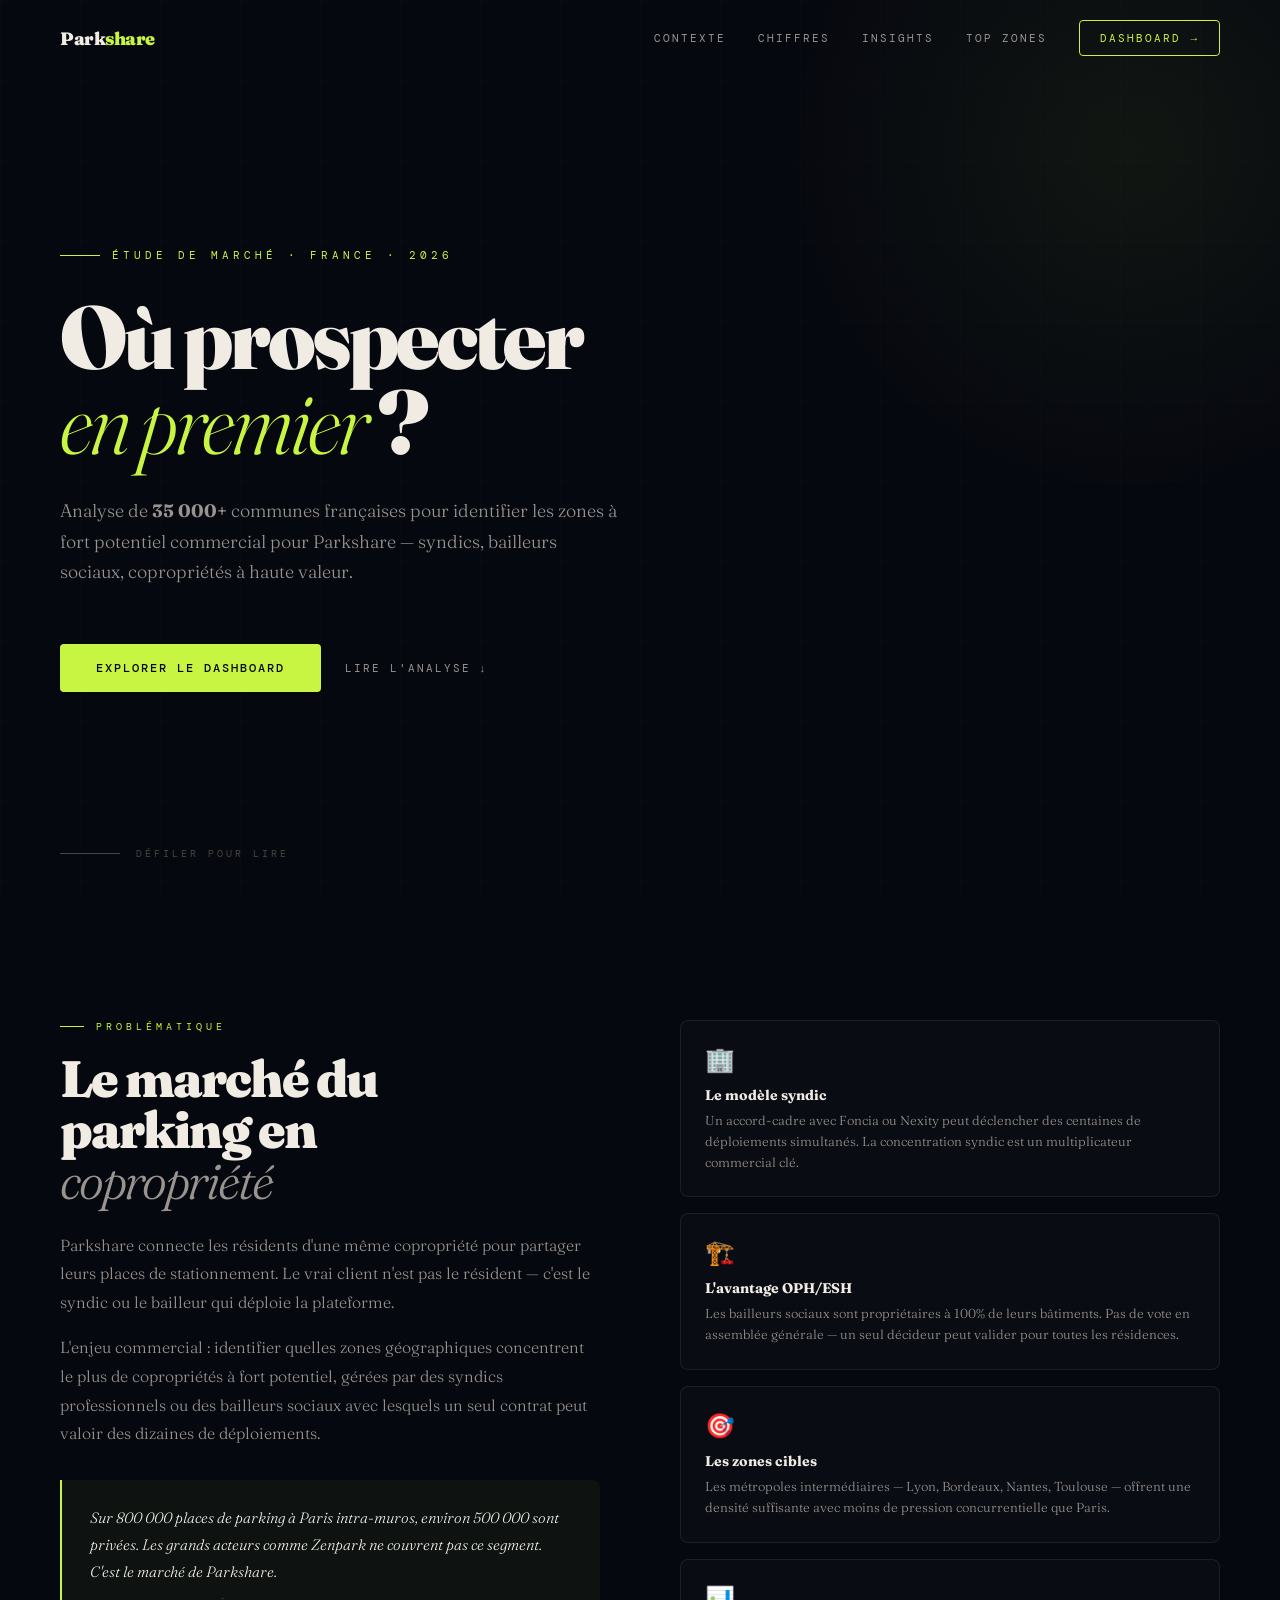
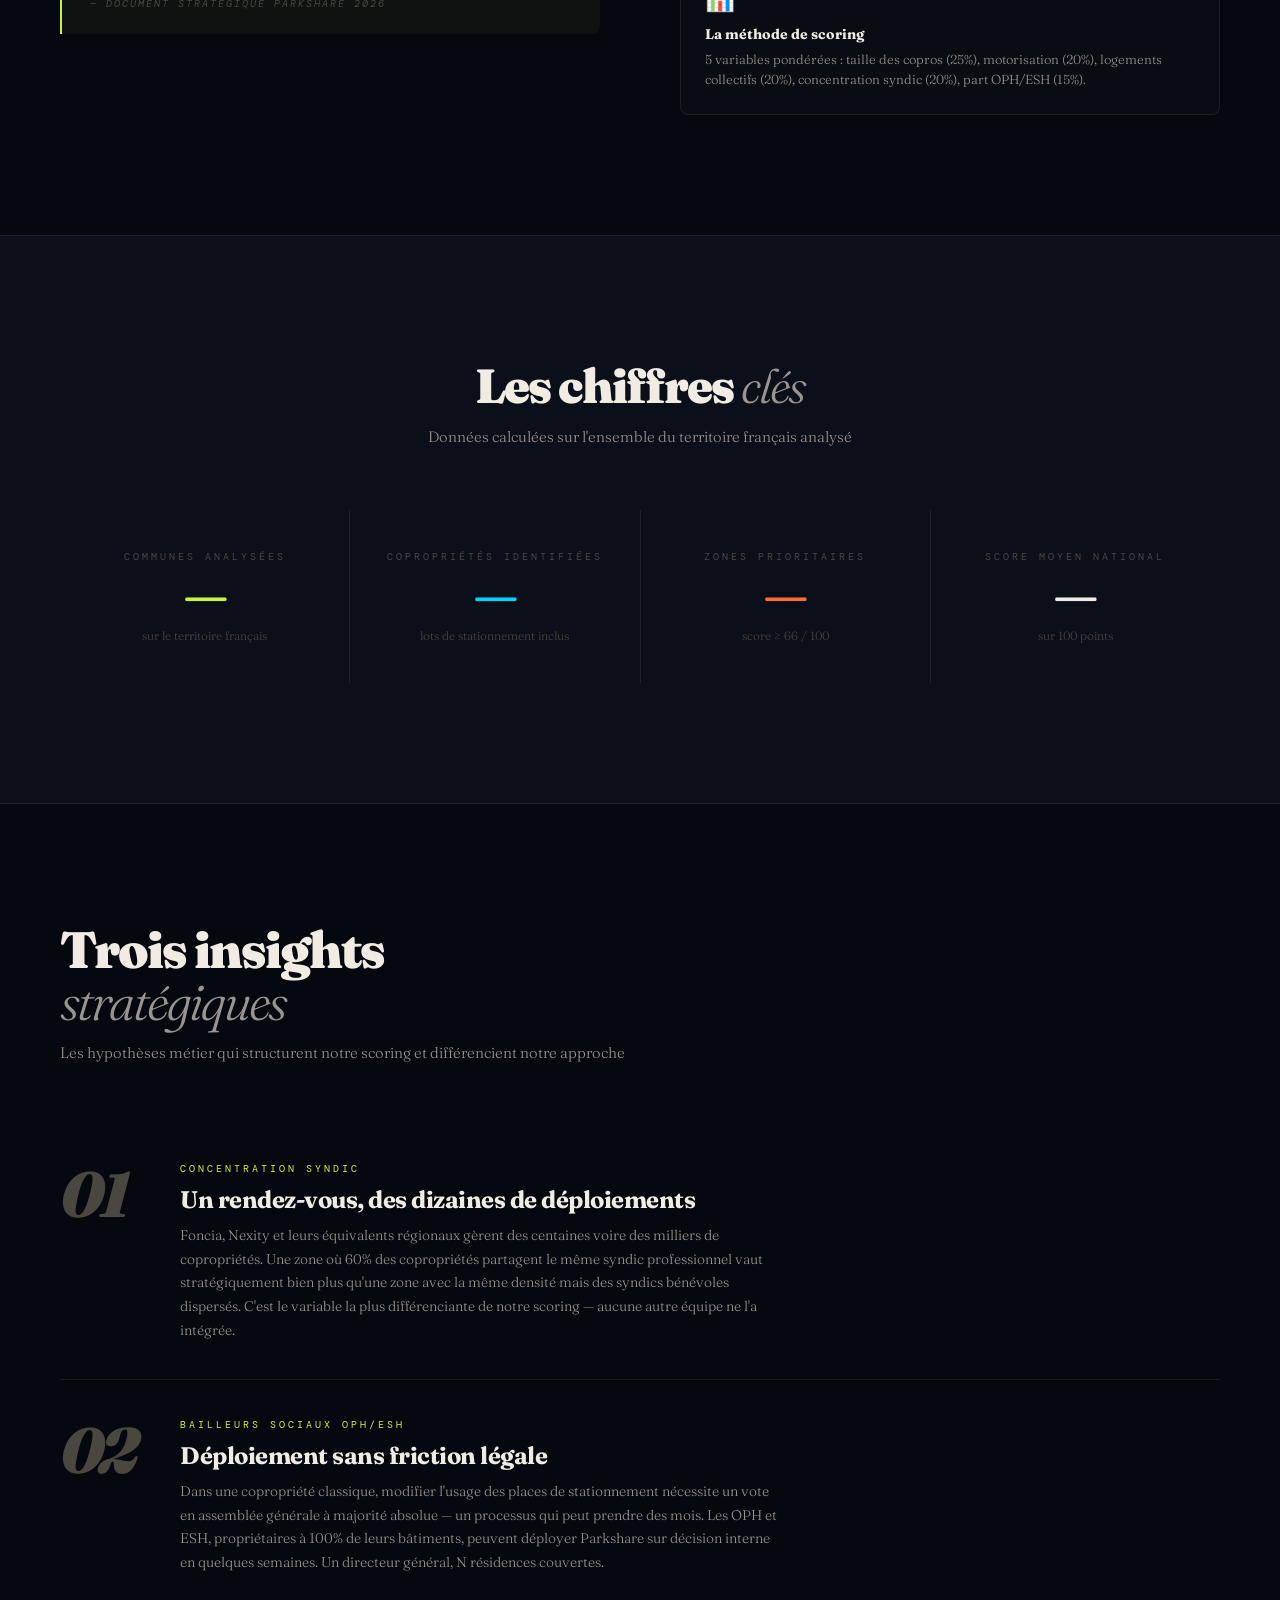
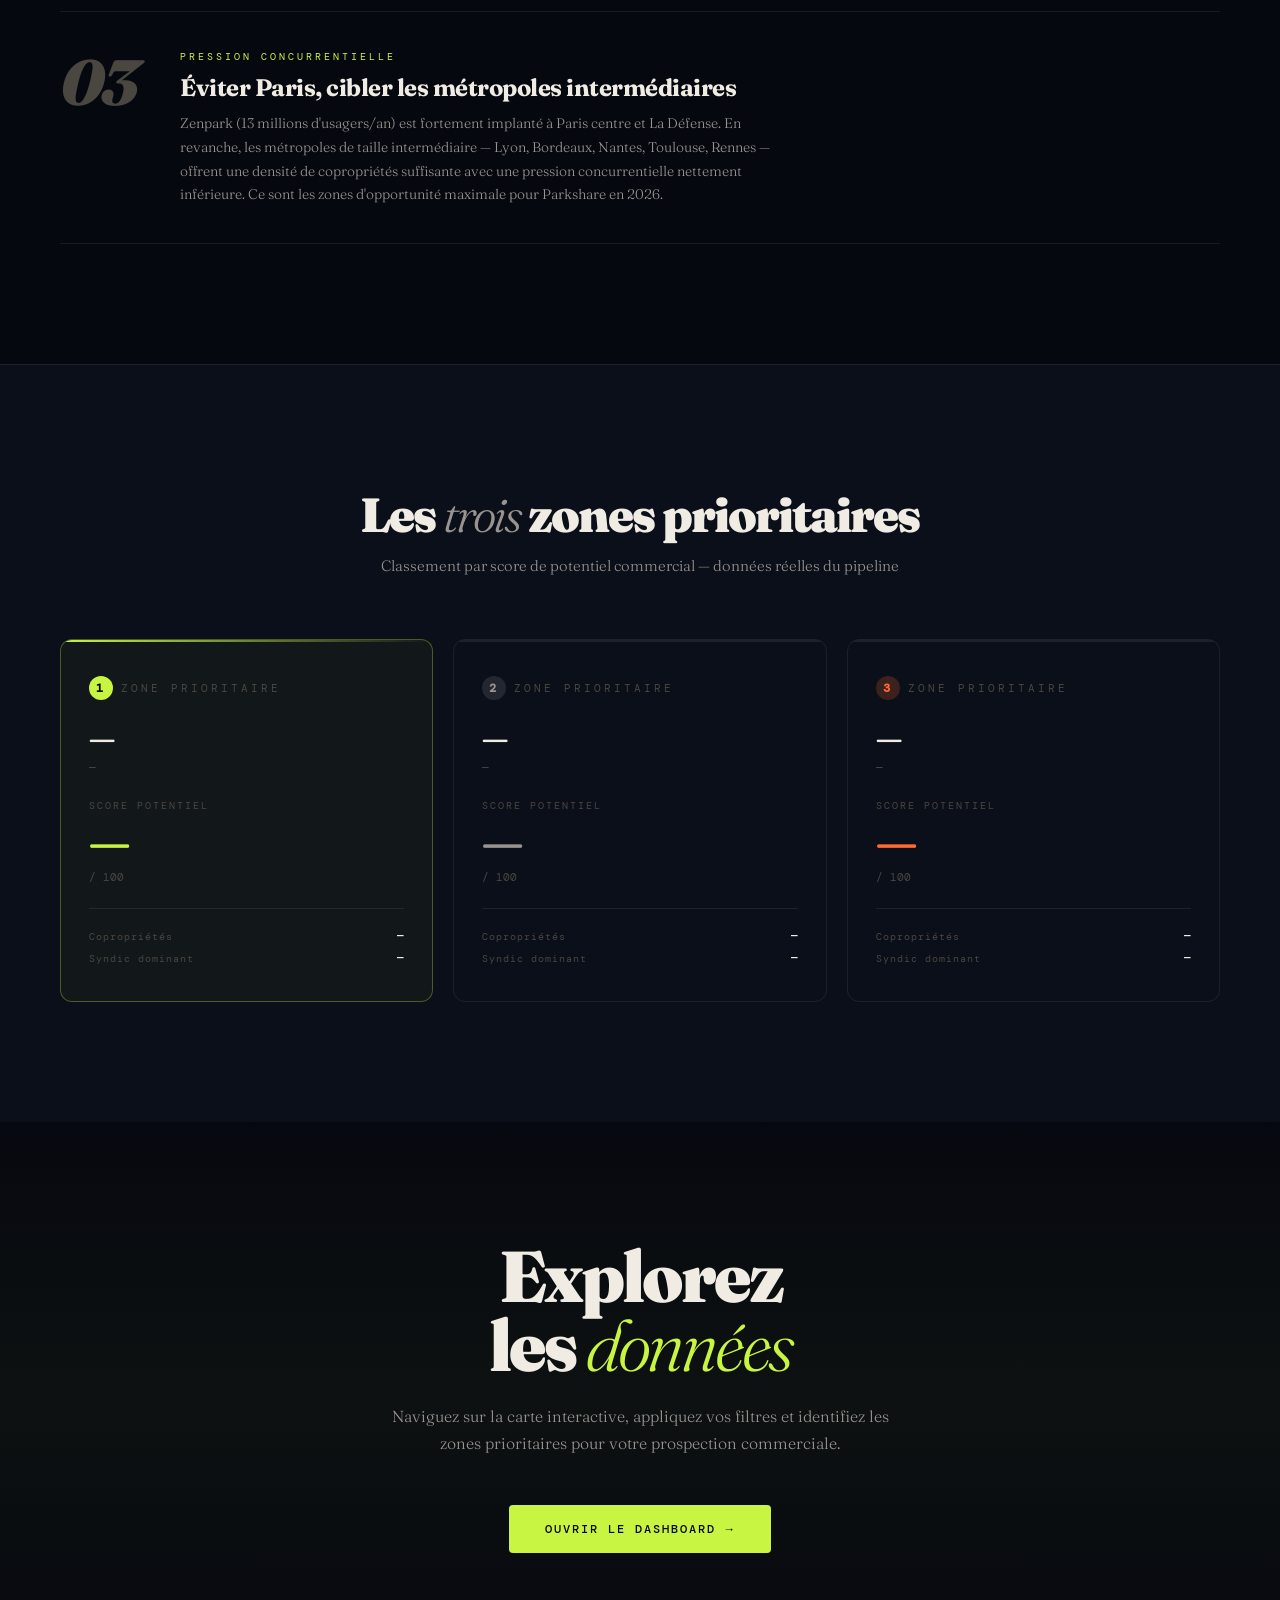
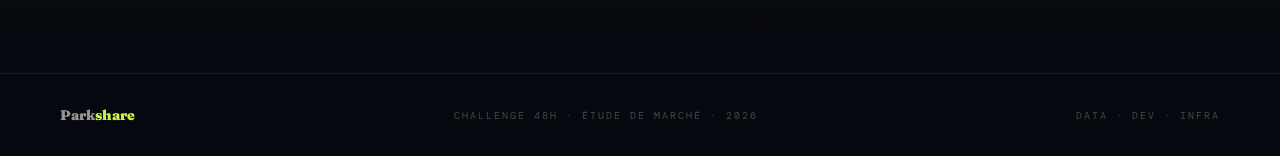
==== app/static/rapport.html @ 64094d7e "dasboard" ====
<!DOCTYPE html>
<html lang="fr">
<head>
<meta charset="UTF-8">
<meta name="viewport" content="width=device-width, initial-scale=1.0">
<title>Parkshare — Étude de marché 2026</title>
<link href="https://fonts.googleapis.com/css2?family=Fraunces:ital,wght@0,300;0,400;0,700;0,900;1,300;1,700&family=DM+Mono:wght@300;400;500&display=swap" rel="stylesheet">
<style>
*{margin:0;padding:0;box-sizing:border-box}
:root{
  --bg:#06080f;
  --bg2:#0b0f1a;
  --ink:#f0ece4;
  --ink2:#9a9490;
  --ink3:#4a4640;
  --accent:#c8f542;
  --accent2:#00d4ff;
  --accent3:#ff6b35;
  --border:rgba(240,236,228,0.08);
  --border2:rgba(240,236,228,0.15);
  --font:'Fraunces',serif;
  --mono:'DM Mono',monospace;
}

html{scroll-behavior:smooth}
body{background:var(--bg);color:var(--ink);font-family:var(--font);overflow-x:hidden}

/* ── SCROLLBAR ── */
::-webkit-scrollbar{width:3px}
::-webkit-scrollbar-thumb{background:var(--accent);border-radius:2px}

/* ── NAV ── */
nav{
  position:fixed;top:0;left:0;right:0;z-index:100;
  padding:20px 60px;
  display:flex;align-items:center;justify-content:space-between;
  transition:all .4s;
}
nav.scrolled{background:rgba(6,8,15,0.92);backdrop-filter:blur(20px);border-bottom:1px solid var(--border);padding:14px 60px}
.nav-logo{font-size:18px;font-weight:900;color:var(--ink);letter-spacing:-0.5px}
.nav-logo span{color:var(--accent)}
.nav-links{display:flex;align-items:center;gap:32px}
.nav-link{font-family:var(--mono);font-size:11px;color:var(--ink2);text-decoration:none;letter-spacing:2px;text-transform:uppercase;transition:color .2s}
.nav-link:hover{color:var(--ink)}
.nav-cta{
  font-family:var(--mono);font-size:11px;letter-spacing:2px;text-transform:uppercase;
  padding:10px 20px;border:1px solid var(--accent);color:var(--accent);
  text-decoration:none;border-radius:4px;transition:all .2s;
}
.nav-cta:hover{background:var(--accent);color:var(--bg)}

/* ── HERO ── */
.hero{
  min-height:100vh;display:flex;flex-direction:column;
  align-items:flex-start;justify-content:center;
  padding:120px 60px 80px;
  position:relative;overflow:hidden;
}
.hero-grid{
  position:absolute;inset:0;opacity:.15;
  background-image:
    linear-gradient(var(--border) 1px,transparent 1px),
    linear-gradient(90deg,var(--border) 1px,transparent 1px);
  background-size:80px 80px;
}
.hero-glow{
  position:absolute;top:-200px;right:-200px;
  width:700px;height:700px;border-radius:50%;
  background:radial-gradient(circle,rgba(200,245,66,0.06) 0%,transparent 70%);
  pointer-events:none;
}
.hero-tag{
  font-family:var(--mono);font-size:11px;color:var(--accent);
  letter-spacing:4px;text-transform:uppercase;
  display:flex;align-items:center;gap:12px;margin-bottom:32px;
  opacity:0;animation:up .8s .1s forwards;
}
.hero-tag::before{content:'';width:40px;height:1px;background:var(--accent)}
.hero h1{
  font-size:clamp(52px,7vw,96px);font-weight:900;line-height:.95;
  letter-spacing:-3px;color:var(--ink);
  max-width:900px;margin-bottom:32px;
  opacity:0;animation:up .8s .3s forwards;
}
.hero h1 em{font-style:italic;color:var(--accent);font-weight:300}
.hero-desc{
  font-size:18px;font-weight:300;color:var(--ink2);line-height:1.7;
  max-width:560px;margin-bottom:56px;
  opacity:0;animation:up .8s .5s forwards;
}
.hero-actions{
  display:flex;align-items:center;gap:24px;
  opacity:0;animation:up .8s .7s forwards;
}
.btn-primary{
  padding:16px 36px;background:var(--accent);color:var(--bg);
  font-family:var(--mono);font-size:12px;font-weight:500;letter-spacing:2px;
  text-transform:uppercase;text-decoration:none;border-radius:4px;
  transition:all .3s;display:inline-block;
}
.btn-primary:hover{background:#d4f55a;transform:translateY(-2px);box-shadow:0 12px 40px rgba(200,245,66,0.25)}
.btn-secondary{
  font-family:var(--mono);font-size:11px;color:var(--ink2);
  text-decoration:none;letter-spacing:2px;text-transform:uppercase;
  display:flex;align-items:center;gap:8px;transition:color .2s;
}
.btn-secondary:hover{color:var(--ink)}
.btn-secondary::after{content:'↓';transition:transform .2s}
.btn-secondary:hover::after{transform:translateY(3px)}

.hero-scroll{
  position:absolute;bottom:40px;left:60px;
  font-family:var(--mono);font-size:10px;color:var(--ink3);
  letter-spacing:3px;text-transform:uppercase;
  display:flex;align-items:center;gap:16px;
  opacity:0;animation:up .8s .9s forwards;
}
.hero-scroll::before{content:'';width:60px;height:1px;background:var(--ink3)}

@keyframes up{from{opacity:0;transform:translateY(30px)}to{opacity:1;transform:none}}

/* ── SECTIONS ── */
section{padding:120px 60px}

/* ── CONTEXT ── */
.context-grid{display:grid;grid-template-columns:1fr 1fr;gap:80px;align-items:start}
.context-label{
  font-family:var(--mono);font-size:10px;color:var(--accent);
  letter-spacing:4px;text-transform:uppercase;margin-bottom:20px;
  display:flex;align-items:center;gap:12px;
}
.context-label::before{content:'';width:24px;height:1px;background:var(--accent)}
.context h2{font-size:clamp(36px,4vw,52px);font-weight:900;line-height:1;letter-spacing:-2px;margin-bottom:24px}
.context h2 em{font-style:italic;font-weight:300;color:var(--ink2)}
.context p{font-size:16px;font-weight:300;color:var(--ink2);line-height:1.8;margin-bottom:16px}

.context-quote{
  border-left:2px solid var(--accent);padding:24px 28px;
  background:rgba(200,245,66,0.04);border-radius:0 8px 8px 0;
  margin-top:32px;
}
.context-quote p{font-size:15px;font-style:italic;color:var(--ink);margin:0}
.context-quote cite{font-family:var(--mono);font-size:10px;color:var(--ink3);letter-spacing:2px;text-transform:uppercase;display:block;margin-top:12px}

.context-cards{display:flex;flex-direction:column;gap:16px}
.context-card{
  border:1px solid var(--border);border-radius:8px;padding:24px;
  background:rgba(255,255,255,0.02);transition:all .3s;cursor:default;
}
.context-card:hover{border-color:var(--border2);background:rgba(255,255,255,0.04);transform:translateX(4px)}
.context-card-icon{font-size:24px;margin-bottom:12px}
.context-card-title{font-size:14px;font-weight:700;color:var(--ink);margin-bottom:6px}
.context-card-text{font-size:13px;font-weight:300;color:var(--ink2);line-height:1.6}

/* ── CHIFFRES CLÉS ── */
.chiffres{background:var(--bg2);border-top:1px solid var(--border);border-bottom:1px solid var(--border)}
.chiffres-header{text-align:center;margin-bottom:64px}
.chiffres-header h2{font-size:clamp(32px,4vw,48px);font-weight:900;letter-spacing:-2px}
.chiffres-header h2 em{font-style:italic;font-weight:300;color:var(--ink2)}
.chiffres-header p{font-size:15px;color:var(--ink2);margin-top:12px;font-weight:300}

.chiffres-grid{display:grid;grid-template-columns:repeat(4,1fr);gap:1px;background:var(--border);border-radius:12px;overflow:hidden}
.chiffre-item{
  background:var(--bg2);padding:40px 32px;text-align:center;
  transition:background .3s;
}
.chiffre-item:hover{background:rgba(255,255,255,0.03)}
.chiffre-num{
  font-size:clamp(40px,4vw,56px);font-weight:900;letter-spacing:-2px;
  line-height:1;margin-bottom:8px;
}
.chiffre-num.lime{color:var(--accent)}
.chiffre-num.cyan{color:var(--accent2)}
.chiffre-num.orange{color:var(--accent3)}
.chiffre-num.white{color:var(--ink)}
.chiffre-label{font-family:var(--mono);font-size:10px;color:var(--ink3);letter-spacing:3px;text-transform:uppercase;margin-bottom:6px}
.chiffre-sub{font-size:12px;color:var(--ink3);font-weight:300}

/* ── INSIGHTS ── */
.insights-header{margin-bottom:64px}
.insights-header h2{font-size:clamp(36px,4vw,56px);font-weight:900;letter-spacing:-2px;line-height:1}
.insights-header h2 em{font-style:italic;font-weight:300;color:var(--ink2)}
.insights-header p{font-size:15px;color:var(--ink2);margin-top:16px;font-weight:300;max-width:600px}

.insights-list{display:flex;flex-direction:column;gap:2px}
.insight-item{
  display:grid;grid-template-columns:80px 1fr auto;
  align-items:start;gap:40px;
  padding:36px 0;border-bottom:1px solid var(--border);
  transition:all .3s;cursor:default;
}
.insight-item:hover .insight-num{color:var(--accent)}
.insight-item:hover .insight-arrow{opacity:1;transform:translateX(0)}
.insight-num{
  font-size:clamp(48px,5vw,64px);font-weight:900;letter-spacing:-3px;
  color:var(--ink3);line-height:1;transition:color .3s;
  font-style:italic;
}
.insight-content{}
.insight-tag{
  font-family:var(--mono);font-size:10px;color:var(--accent);
  letter-spacing:3px;text-transform:uppercase;margin-bottom:10px;
}
.insight-title{font-size:clamp(18px,2vw,24px);font-weight:700;color:var(--ink);margin-bottom:10px;letter-spacing:-0.5px}
.insight-text{font-size:14px;font-weight:300;color:var(--ink2);line-height:1.7;max-width:600px}
.insight-arrow{
  font-size:24px;color:var(--accent);opacity:0;
  transform:translateX(-8px);transition:all .3s;
  align-self:center;
}

/* ── TOP 3 ── */
.top3-header{text-align:center;margin-bottom:64px}
.top3-header h2{font-size:clamp(32px,4vw,48px);font-weight:900;letter-spacing:-2px}
.top3-header h2 em{font-style:italic;font-weight:300;color:var(--ink2)}
.top3-header p{font-size:15px;color:var(--ink2);margin-top:12px;font-weight:300}

.top3-grid{display:grid;grid-template-columns:1fr 1fr 1fr;gap:20px}
.top3-card{
  border:1px solid var(--border);border-radius:12px;padding:36px 28px;
  position:relative;overflow:hidden;transition:all .4s;cursor:default;
}
.top3-card:hover{transform:translateY(-6px);border-color:var(--border2)}
.top3-card.gold{border-color:rgba(200,245,66,0.3);background:rgba(200,245,66,0.04)}
.top3-card.gold:hover{box-shadow:0 20px 60px rgba(200,245,66,0.1)}
.top3-card::before{
  content:'';position:absolute;top:0;left:0;right:0;height:2px;
  background:var(--border);transition:background .3s;
}
.top3-card.gold::before{background:linear-gradient(90deg,var(--accent),transparent)}
.top3-card:hover::before{background:linear-gradient(90deg,var(--accent2),transparent)}

.top3-rank{
  font-family:var(--mono);font-size:11px;color:var(--ink3);
  letter-spacing:3px;text-transform:uppercase;margin-bottom:20px;
  display:flex;align-items:center;gap:8px;
}
.top3-rank-num{
  width:24px;height:24px;border-radius:50%;
  display:flex;align-items:center;justify-content:center;
  font-size:12px;font-weight:700;
}
.gold .top3-rank-num{background:var(--accent);color:var(--bg)}
.top3-rank-num.silver{background:rgba(255,255,255,0.1);color:var(--ink2)}
.top3-rank-num.bronze{background:rgba(255,107,53,0.2);color:var(--accent3)}

.top3-commune{font-size:clamp(22px,2.5vw,30px);font-weight:900;color:var(--ink);letter-spacing:-1px;margin-bottom:4px}
.top3-region{font-family:var(--mono);font-size:11px;color:var(--ink3);letter-spacing:2px;text-transform:uppercase;margin-bottom:24px}

.top3-score-label{font-family:var(--mono);font-size:10px;color:var(--ink3);letter-spacing:2px;text-transform:uppercase;margin-bottom:6px}
.top3-score{font-size:48px;font-weight:900;letter-spacing:-2px;line-height:1;margin-bottom:4px}
.gold .top3-score{color:var(--accent)}
.top3-score.silver{color:var(--ink2)}
.top3-score.bronze{color:var(--accent3)}
.top3-score-max{font-family:var(--mono);font-size:11px;color:var(--ink3)}

.top3-stats{margin-top:24px;padding-top:20px;border-top:1px solid var(--border);display:flex;flex-direction:column;gap:8px}
.top3-stat{display:flex;justify-content:space-between;align-items:center}
.top3-stat-label{font-family:var(--mono);font-size:10px;color:var(--ink3);letter-spacing:1px}
.top3-stat-val{font-family:var(--mono);font-size:11px;color:var(--ink);font-weight:500}

/* ── CTA ── */
.cta{
  text-align:center;padding:120px 60px;
  background:linear-gradient(180deg,var(--bg) 0%,rgba(200,245,66,0.04) 50%,var(--bg) 100%);
  position:relative;
}
.cta h2{font-size:clamp(40px,6vw,72px);font-weight:900;letter-spacing:-3px;line-height:.95;margin-bottom:24px}
.cta h2 em{font-style:italic;font-weight:300;color:var(--accent)}
.cta p{font-size:16px;color:var(--ink2);font-weight:300;max-width:500px;margin:0 auto 48px;line-height:1.7}
.cta-actions{display:flex;align-items:center;justify-content:center;gap:24px}

/* ── FOOTER ── */
footer{
  padding:32px 60px;border-top:1px solid var(--border);
  display:flex;align-items:center;justify-content:space-between;
}
.footer-logo{font-size:14px;font-weight:900;color:var(--ink2)}
.footer-logo span{color:var(--accent)}
.footer-text{font-family:var(--mono);font-size:10px;color:var(--ink3);letter-spacing:2px;text-transform:uppercase}

/* ── SCROLL ANIMATIONS ── */
.reveal{opacity:0;transform:translateY(32px);transition:all .7s cubic-bezier(.16,1,.3,1)}
.reveal.visible{opacity:1;transform:none}
.reveal-delay-1{transition-delay:.1s}
.reveal-delay-2{transition-delay:.2s}
.reveal-delay-3{transition-delay:.3s}

@media(max-width:900px){
  nav,section,.hero,.cta,footer{padding-left:24px;padding-right:24px}
  .context-grid{grid-template-columns:1fr}
  .chiffres-grid{grid-template-columns:repeat(2,1fr)}
  .top3-grid{grid-template-columns:1fr}
  .insight-item{grid-template-columns:48px 1fr;gap:20px}
  .insight-arrow{display:none}
}
</style>
</head>
<body>

<!-- NAV -->
<nav id="nav">
  <div class="nav-logo">Park<span>share</span></div>
  <div class="nav-links">
    <a href="#contexte" class="nav-link">Contexte</a>
    <a href="#chiffres" class="nav-link">Chiffres</a>
    <a href="#insights" class="nav-link">Insights</a>
    <a href="#top3" class="nav-link">Top zones</a>
    <a href="/dashboard" class="nav-cta">Dashboard →</a>
  </div>
</nav>

<!-- HERO -->
<section class="hero">
  <div class="hero-grid"></div>
  <div class="hero-glow"></div>

  <div class="hero-tag">Étude de marché · France · 2026</div>

  <h1>Où prospecter<br><em>en premier</em> ?</h1>

  <p class="hero-desc">
    Analyse de <strong id="hero-communes">35 000+</strong> communes françaises pour identifier
    les zones à fort potentiel commercial pour Parkshare — syndics, bailleurs sociaux,
    copropriétés à haute valeur.
  </p>

  <div class="hero-actions">
    <a href="/dashboard" class="btn-primary">Explorer le dashboard</a>
    <a href="#contexte" class="btn-secondary">Lire l'analyse</a>
  </div>

  <div class="hero-scroll">Défiler pour lire</div>
</section>

<!-- CONTEXTE -->
<section id="contexte" class="context">
  <div class="context-grid">
    <div>
      <div class="context-label reveal">Problématique</div>
      <h2 class="reveal reveal-delay-1">Le marché du<br>parking en<br><em>copropriété</em></h2>
      <p class="reveal reveal-delay-2">
        Parkshare connecte les résidents d'une même copropriété pour partager leurs places
        de stationnement. Le vrai client n'est pas le résident — c'est le syndic ou le bailleur
        qui déploie la plateforme.
      </p>
      <p class="reveal reveal-delay-2">
        L'enjeu commercial : identifier quelles zones géographiques concentrent le plus
        de copropriétés à fort potentiel, gérées par des syndics professionnels ou
        des bailleurs sociaux avec lesquels un seul contrat peut valoir des dizaines de déploiements.
      </p>
      <div class="context-quote reveal reveal-delay-3">
        <p>Sur 800 000 places de parking à Paris intra-muros, environ 500 000 sont privées.
        Les grands acteurs comme Zenpark ne couvrent pas ce segment. C'est le marché de Parkshare.</p>
        <cite>— Document stratégique Parkshare 2026</cite>
      </div>
    </div>

    <div class="context-cards">
      <div class="context-card reveal">
        <div class="context-card-icon">🏢</div>
        <div class="context-card-title">Le modèle syndic</div>
        <div class="context-card-text">Un accord-cadre avec Foncia ou Nexity peut déclencher des centaines de déploiements simultanés. La concentration syndic est un multiplicateur commercial clé.</div>
      </div>
      <div class="context-card reveal reveal-delay-1">
        <div class="context-card-icon">🏗️</div>
        <div class="context-card-title">L'avantage OPH/ESH</div>
        <div class="context-card-text">Les bailleurs sociaux sont propriétaires à 100% de leurs bâtiments. Pas de vote en assemblée générale — un seul décideur peut valider pour toutes les résidences.</div>
      </div>
      <div class="context-card reveal reveal-delay-2">
        <div class="context-card-icon">🎯</div>
        <div class="context-card-title">Les zones cibles</div>
        <div class="context-card-text">Les métropoles intermédiaires — Lyon, Bordeaux, Nantes, Toulouse — offrent une densité suffisante avec moins de pression concurrentielle que Paris.</div>
      </div>
      <div class="context-card reveal reveal-delay-3">
        <div class="context-card-icon">📊</div>
        <div class="context-card-title">La méthode de scoring</div>
        <div class="context-card-text">5 variables pondérées : taille des copros (25%), motorisation (20%), logements collectifs (20%), concentration syndic (20%), part OPH/ESH (15%).</div>
      </div>
    </div>
  </div>
</section>

<!-- CHIFFRES CLÉS -->
<section id="chiffres" class="chiffres">
  <div class="chiffres-header reveal">
    <h2>Les chiffres <em>clés</em></h2>
    <p>Données calculées sur l'ensemble du territoire français analysé</p>
  </div>

  <div class="chiffres-grid">
    <div class="chiffre-item reveal">
      <div class="chiffre-label">Communes analysées</div>
      <div class="chiffre-num lime" id="stat-communes">—</div>
      <div class="chiffre-sub">sur le territoire français</div>
    </div>
    <div class="chiffre-item reveal reveal-delay-1">
      <div class="chiffre-label">Copropriétés identifiées</div>
      <div class="chiffre-num cyan" id="stat-copros">—</div>
      <div class="chiffre-sub">lots de stationnement inclus</div>
    </div>
    <div class="chiffre-item reveal reveal-delay-2">
      <div class="chiffre-label">Zones prioritaires</div>
      <div class="chiffre-num orange" id="stat-zones">—</div>
      <div class="chiffre-sub">score ≥ 66 / 100</div>
    </div>
    <div class="chiffre-item reveal reveal-delay-3">
      <div class="chiffre-label">Score moyen national</div>
      <div class="chiffre-num white" id="stat-score">—</div>
      <div class="chiffre-sub">sur 100 points</div>
    </div>
  </div>
</section>

<!-- INSIGHTS -->
<section id="insights">
  <div class="insights-header reveal">
    <h2>Trois insights<br><em>stratégiques</em></h2>
    <p>Les hypothèses métier qui structurent notre scoring et différencient notre approche</p>
  </div>

  <div class="insights-list">
    <div class="insight-item reveal">
      <div class="insight-num">01</div>
      <div class="insight-content">
        <div class="insight-tag">Concentration syndic</div>
        <div class="insight-title">Un rendez-vous, des dizaines de déploiements</div>
        <div class="insight-text">
          Foncia, Nexity et leurs équivalents régionaux gèrent des centaines voire des milliers
          de copropriétés. Une zone où 60% des copropriétés partagent le même syndic professionnel
          vaut stratégiquement bien plus qu'une zone avec la même densité mais des syndics bénévoles dispersés.
          C'est le variable la plus différenciante de notre scoring — aucune autre équipe ne l'a intégrée.
        </div>
      </div>
      <div class="insight-arrow">→</div>
    </div>

    <div class="insight-item reveal">
      <div class="insight-num">02</div>
      <div class="insight-content">
        <div class="insight-tag">Bailleurs sociaux OPH/ESH</div>
        <div class="insight-title">Déploiement sans friction légale</div>
        <div class="insight-text">
          Dans une copropriété classique, modifier l'usage des places de stationnement nécessite
          un vote en assemblée générale à majorité absolue — un processus qui peut prendre des mois.
          Les OPH et ESH, propriétaires à 100% de leurs bâtiments, peuvent déployer Parkshare
          sur décision interne en quelques semaines. Un directeur général, N résidences couvertes.
        </div>
      </div>
      <div class="insight-arrow">→</div>
    </div>

    <div class="insight-item reveal">
      <div class="insight-num">03</div>
      <div class="insight-content">
        <div class="insight-tag">Pression concurrentielle</div>
        <div class="insight-title">Éviter Paris, cibler les métropoles intermédiaires</div>
        <div class="insight-text">
          Zenpark (13 millions d'usagers/an) est fortement implanté à Paris centre et La Défense.
          En revanche, les métropoles de taille intermédiaire — Lyon, Bordeaux, Nantes, Toulouse, Rennes —
          offrent une densité de copropriétés suffisante avec une pression concurrentielle nettement
          inférieure. Ce sont les zones d'opportunité maximale pour Parkshare en 2026.
        </div>
      </div>
      <div class="insight-arrow">→</div>
    </div>
  </div>
</section>

<!-- TOP 3 -->
<section id="top3" style="background:var(--bg2);border-top:1px solid var(--border)">
  <div class="top3-header reveal">
    <h2>Les <em>trois</em> zones prioritaires</h2>
    <p>Classement par score de potentiel commercial — données réelles du pipeline</p>
  </div>

  <div class="top3-grid" id="top3-grid">
    <!-- Chargé dynamiquement depuis /api/classement/resume -->
    <div class="top3-card gold reveal">
      <div class="top3-rank"><div class="top3-rank-num">1</div> Zone prioritaire</div>
      <div class="top3-commune" id="top1-commune">—</div>
      <div class="top3-region" id="top1-region">—</div>
      <div class="top3-score-label">Score potentiel</div>
      <div class="top3-score" id="top1-score">—</div>
      <div class="top3-score-max">/ 100</div>
      <div class="top3-stats">
        <div class="top3-stat">
          <span class="top3-stat-label">Copropriétés</span>
          <span class="top3-stat-val" id="top1-copros">—</span>
        </div>
        <div class="top3-stat">
          <span class="top3-stat-label">Syndic dominant</span>
          <span class="top3-stat-val" id="top1-syndic">—</span>
        </div>
      </div>
    </div>

    <div class="top3-card reveal reveal-delay-1">
      <div class="top3-rank"><div class="top3-rank-num silver">2</div> Zone prioritaire</div>
      <div class="top3-commune" id="top2-commune">—</div>
      <div class="top3-region" id="top2-region">—</div>
      <div class="top3-score-label">Score potentiel</div>
      <div class="top3-score silver" id="top2-score">—</div>
      <div class="top3-score-max">/ 100</div>
      <div class="top3-stats">
        <div class="top3-stat">
          <span class="top3-stat-label">Copropriétés</span>
          <span class="top3-stat-val" id="top2-copros">—</span>
        </div>
        <div class="top3-stat">
          <span class="top3-stat-label">Syndic dominant</span>
          <span class="top3-stat-val" id="top2-syndic">—</span>
        </div>
      </div>
    </div>

    <div class="top3-card reveal reveal-delay-2">
      <div class="top3-rank"><div class="top3-rank-num bronze">3</div> Zone prioritaire</div>
      <div class="top3-commune" id="top3-commune">—</div>
      <div class="top3-region" id="top3-region">—</div>
      <div class="top3-score-label">Score potentiel</div>
      <div class="top3-score bronze" id="top3-score">—</div>
      <div class="top3-score-max">/ 100</div>
      <div class="top3-stats">
        <div class="top3-stat">
          <span class="top3-stat-label">Copropriétés</span>
          <span class="top3-stat-val" id="top3-copros">—</span>
        </div>
        <div class="top3-stat">
          <span class="top3-stat-label">Syndic dominant</span>
          <span class="top3-stat-val" id="top3-syndic">—</span>
        </div>
      </div>
    </div>
  </div>
</section>

<!-- CTA -->
<section class="cta">
  <h2 class="reveal">Explorez<br>les <em>données</em></h2>
  <p class="reveal reveal-delay-1">
    Naviguez sur la carte interactive, appliquez vos filtres et identifiez
    les zones prioritaires pour votre prospection commerciale.
  </p>
  <div class="cta-actions reveal reveal-delay-2">
    <a href="/dashboard" class="btn-primary">Ouvrir le dashboard →</a>
  </div>
</section>

<!-- FOOTER -->
<footer>
  <div class="footer-logo">Park<span>share</span></div>
  <div class="footer-text">Challenge 48h · Étude de marché · 2026</div>
  <div class="footer-text">Data · Dev · Infra</div>
</footer>

<script>
// ── NAV SCROLL ──
window.addEventListener('scroll', () => {
  document.getElementById('nav').classList.toggle('scrolled', window.scrollY > 60);
});

// ── SCROLL REVEAL ──
const obs = new IntersectionObserver(entries => {
  entries.forEach(e => {
    if (e.isIntersecting) { e.target.classList.add('visible'); obs.unobserve(e.target); }
  });
}, {threshold: 0.1});
document.querySelectorAll('.reveal').forEach(el => obs.observe(el));

// ── CHARGEMENT DONNÉES ──
async function loadStats() {
  try {
    const res  = await fetch('/api/carte/stats');
    const data = await res.json();
    document.getElementById('stat-communes').textContent = Number(data.total_communes).toLocaleString('fr-FR');
    document.getElementById('stat-score').textContent    = data.score_moyen;
    document.getElementById('stat-zones').textContent    = Number(data.zones_elevees).toLocaleString('fr-FR');

    // Copros depuis communes
    const res2  = await fetch('/api/communes');
    const communes = await res2.json();
    const totalCopros = communes.reduce((s, c) => s + (c.nb_coproprietes || 0), 0);
    document.getElementById('stat-copros').textContent = totalCopros.toLocaleString('fr-FR');
    document.getElementById('hero-communes').textContent = Number(data.total_communes).toLocaleString('fr-FR');
  } catch(e) { console.warn('Stats non disponibles', e); }
}

async function loadTop3() {
  try {
    const res  = await fetch('/api/classement/resume');
    const data = await res.json();

    const fill = (n, d) => {
      if (!d) return;
      document.getElementById(`top${n}-commune`).textContent = d.nom_commune || '—';
      document.getElementById(`top${n}-region`).textContent  = d.region || '—';
      document.getElementById(`top${n}-score`).textContent   = d.score_potentiel || '—';
      document.getElementById(`top${n}-copros`).textContent  = Number(d.nb_coproprietes || 0).toLocaleString('fr-FR');
      document.getElementById(`top${n}-syndic`).textContent  = d.syndic_dominant || '—';
    };

    fill(1, data.top1);
    fill(2, data.top2);
    fill(3, data.top3);
  } catch(e) { console.warn('Top3 non disponible', e); }
}

loadStats();
loadTop3();
</script>
</body>
</html>
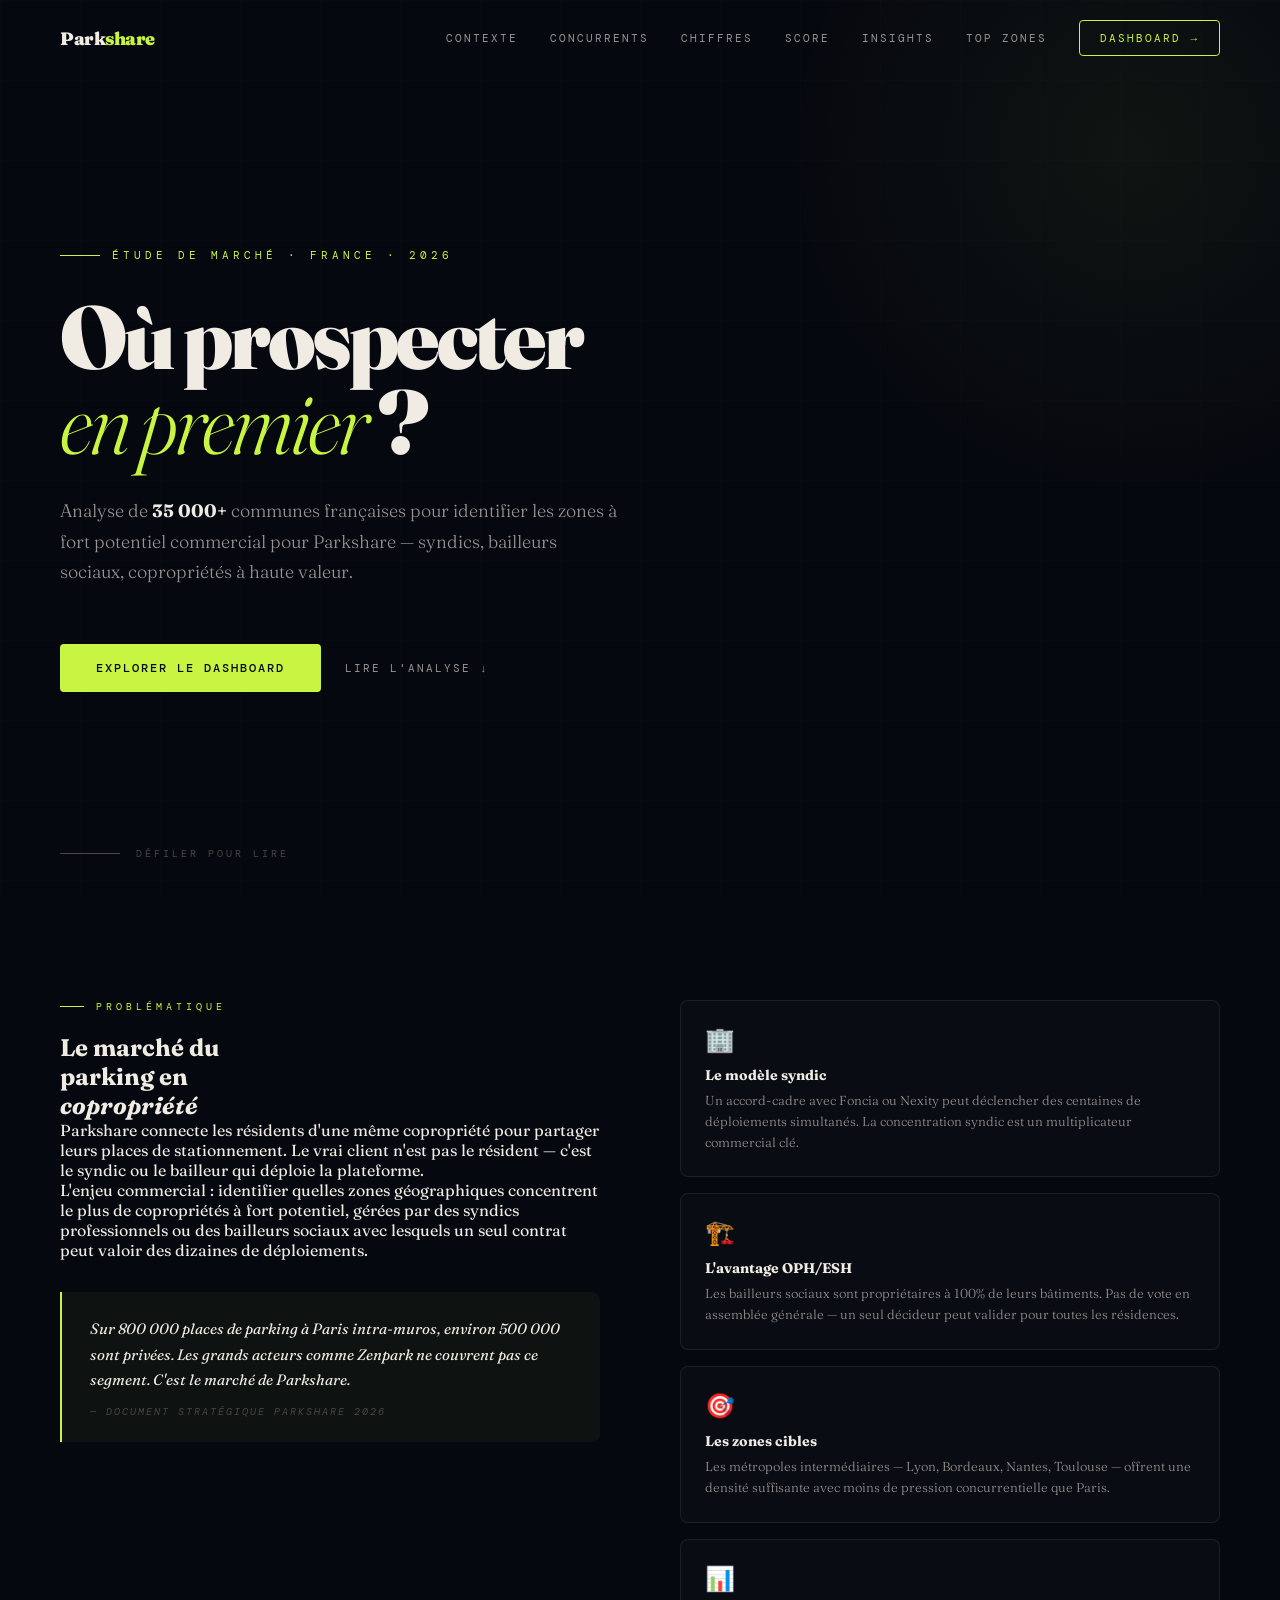
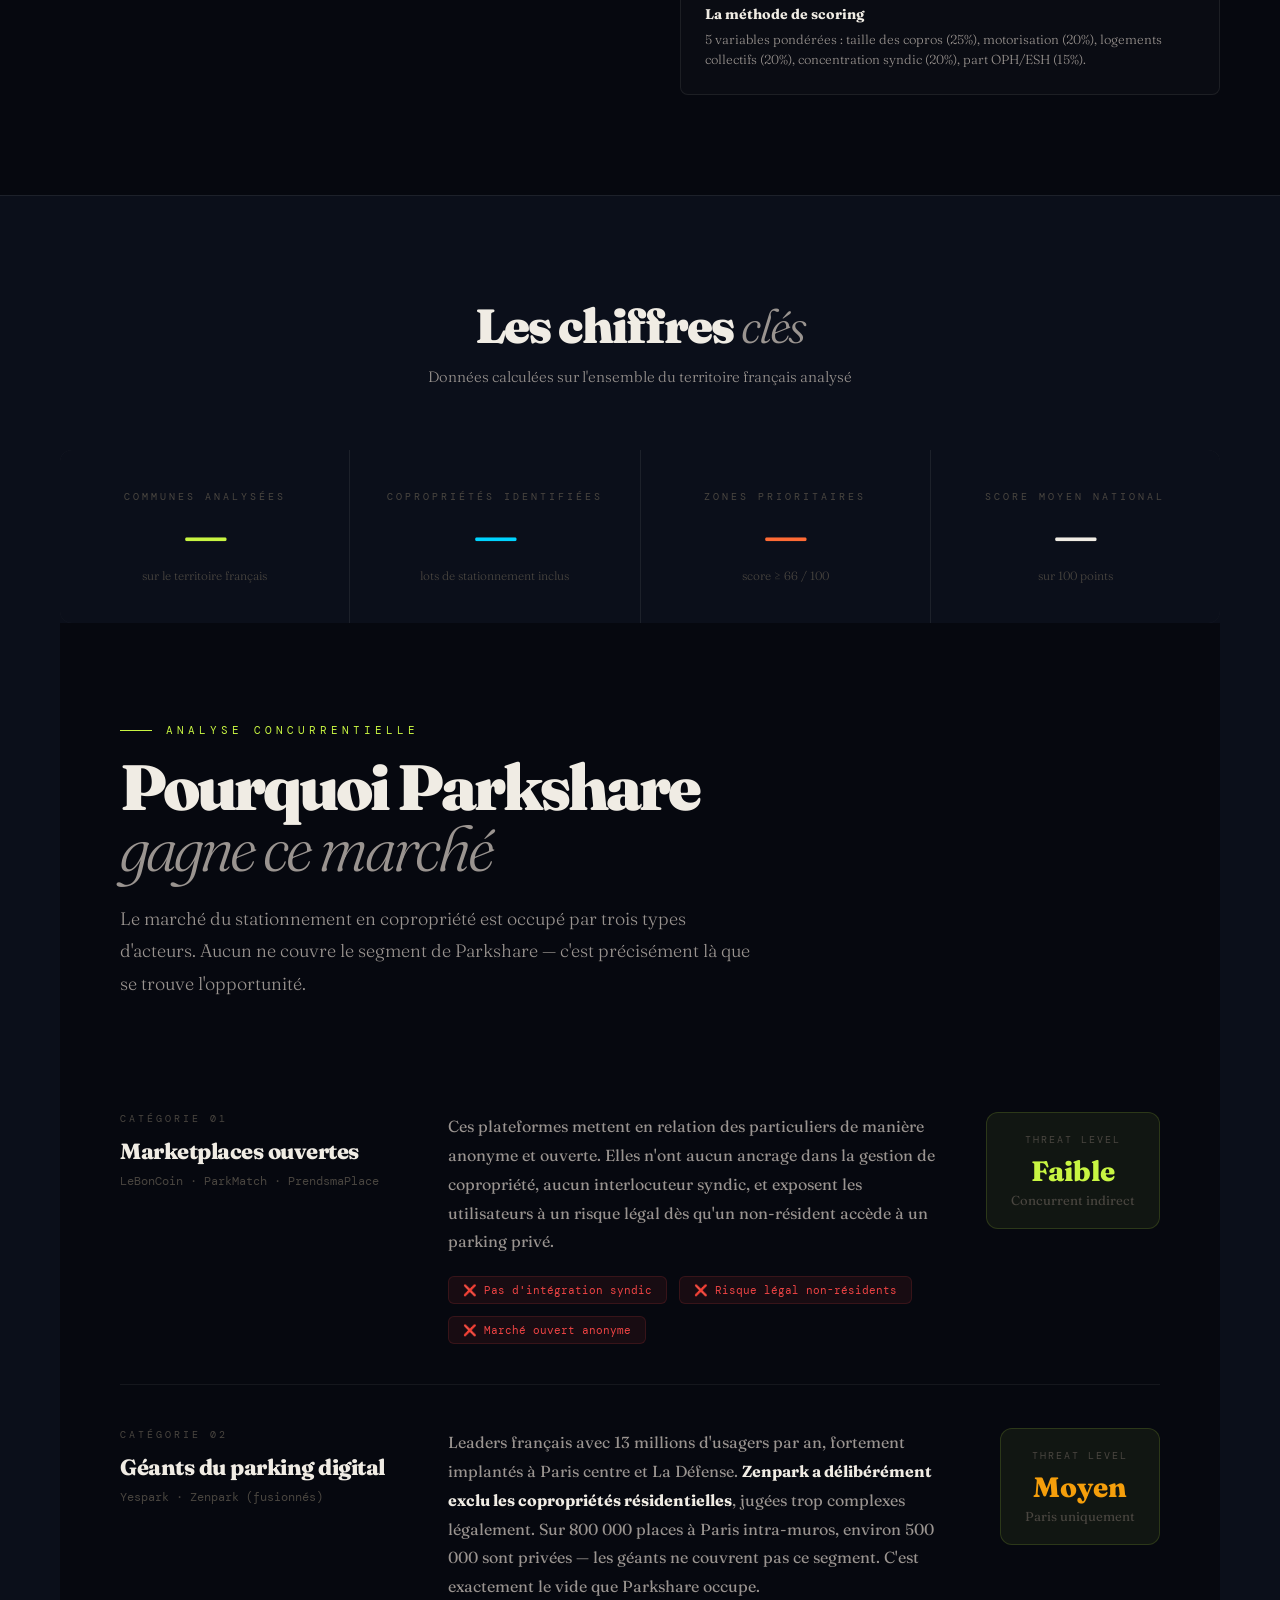
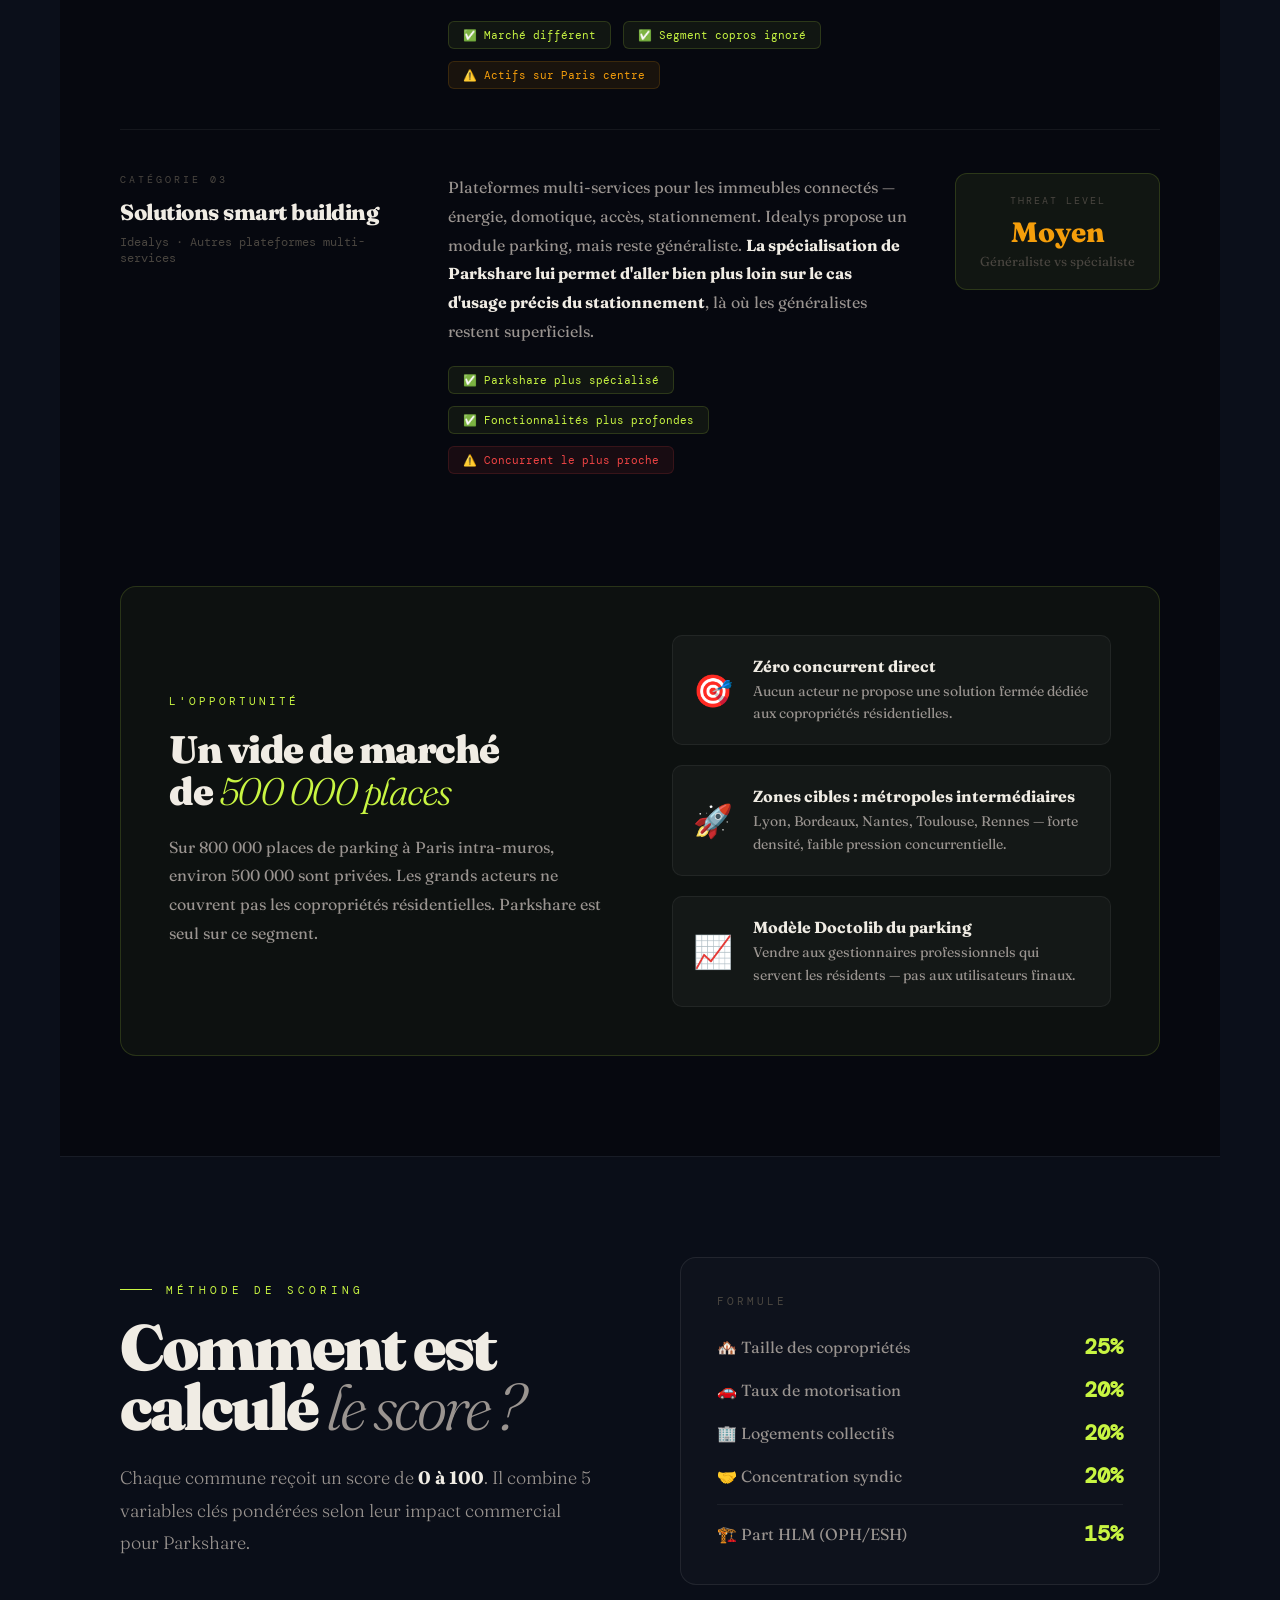
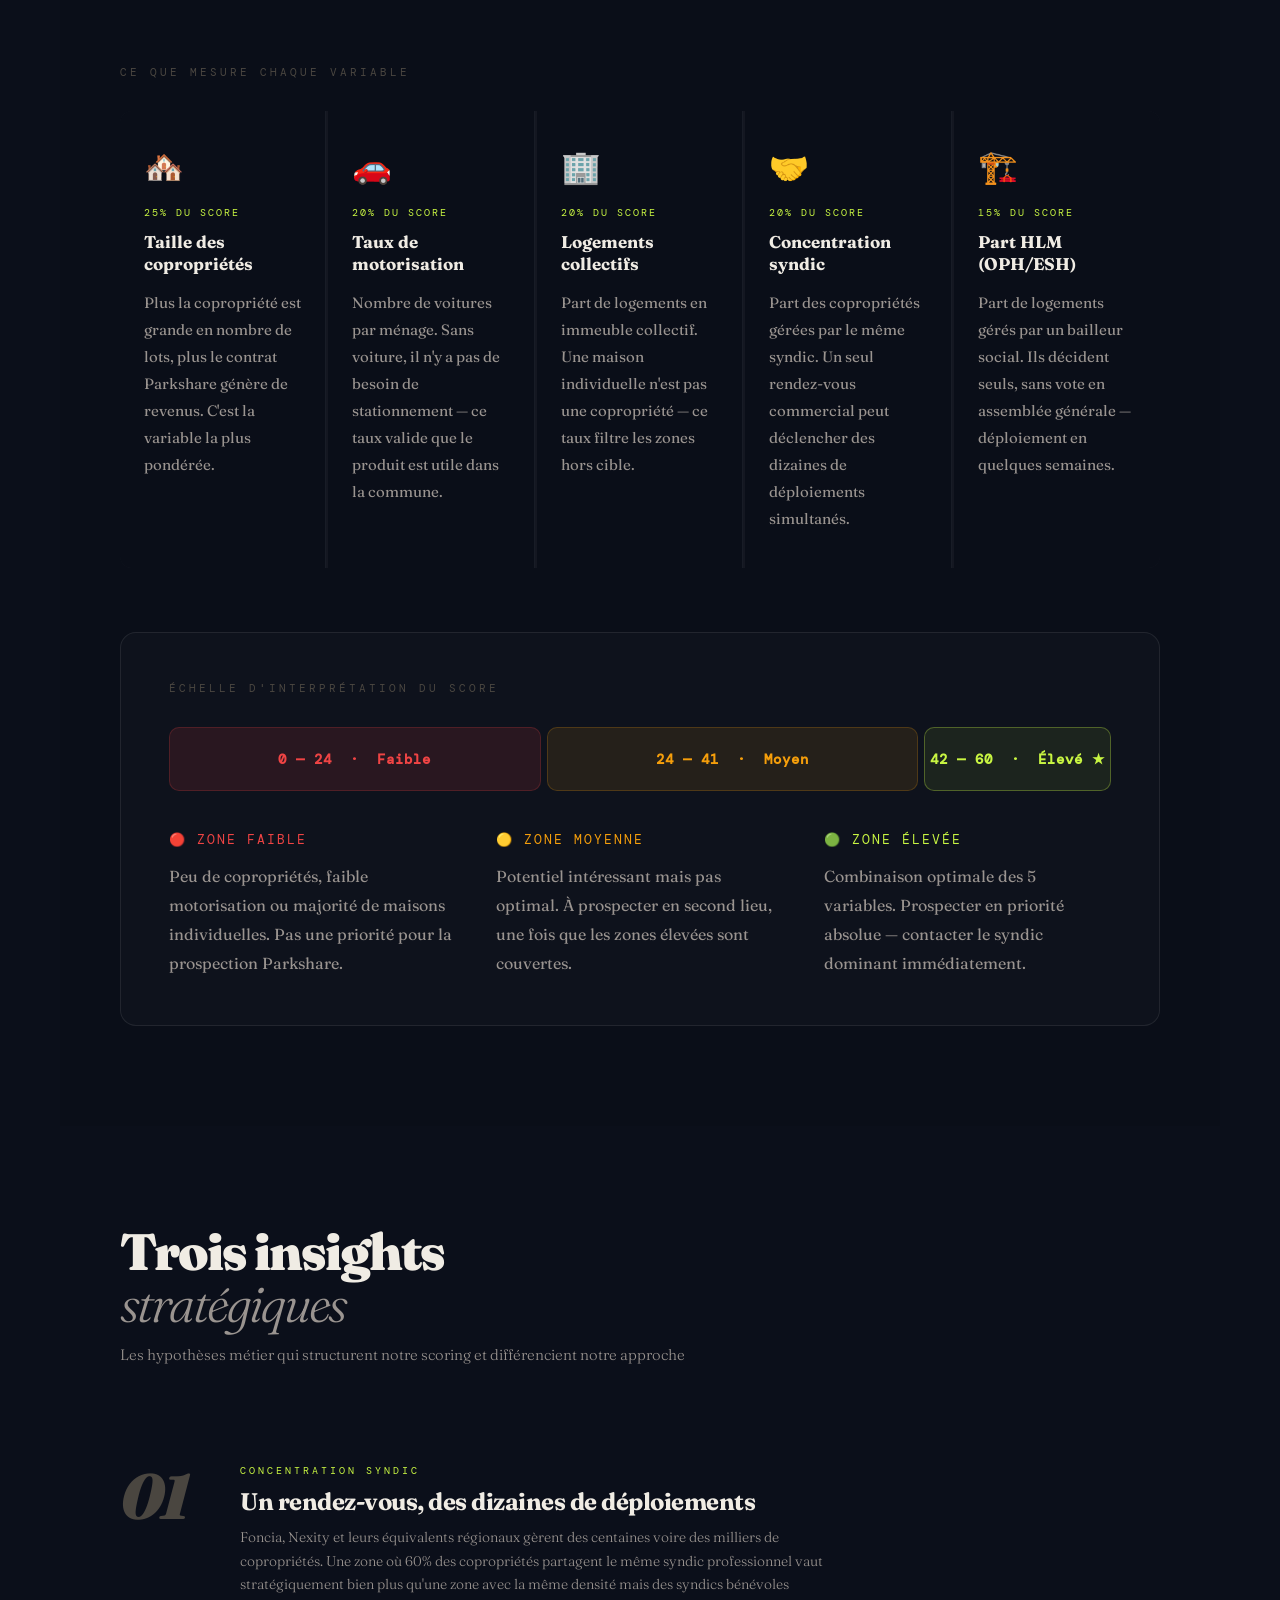
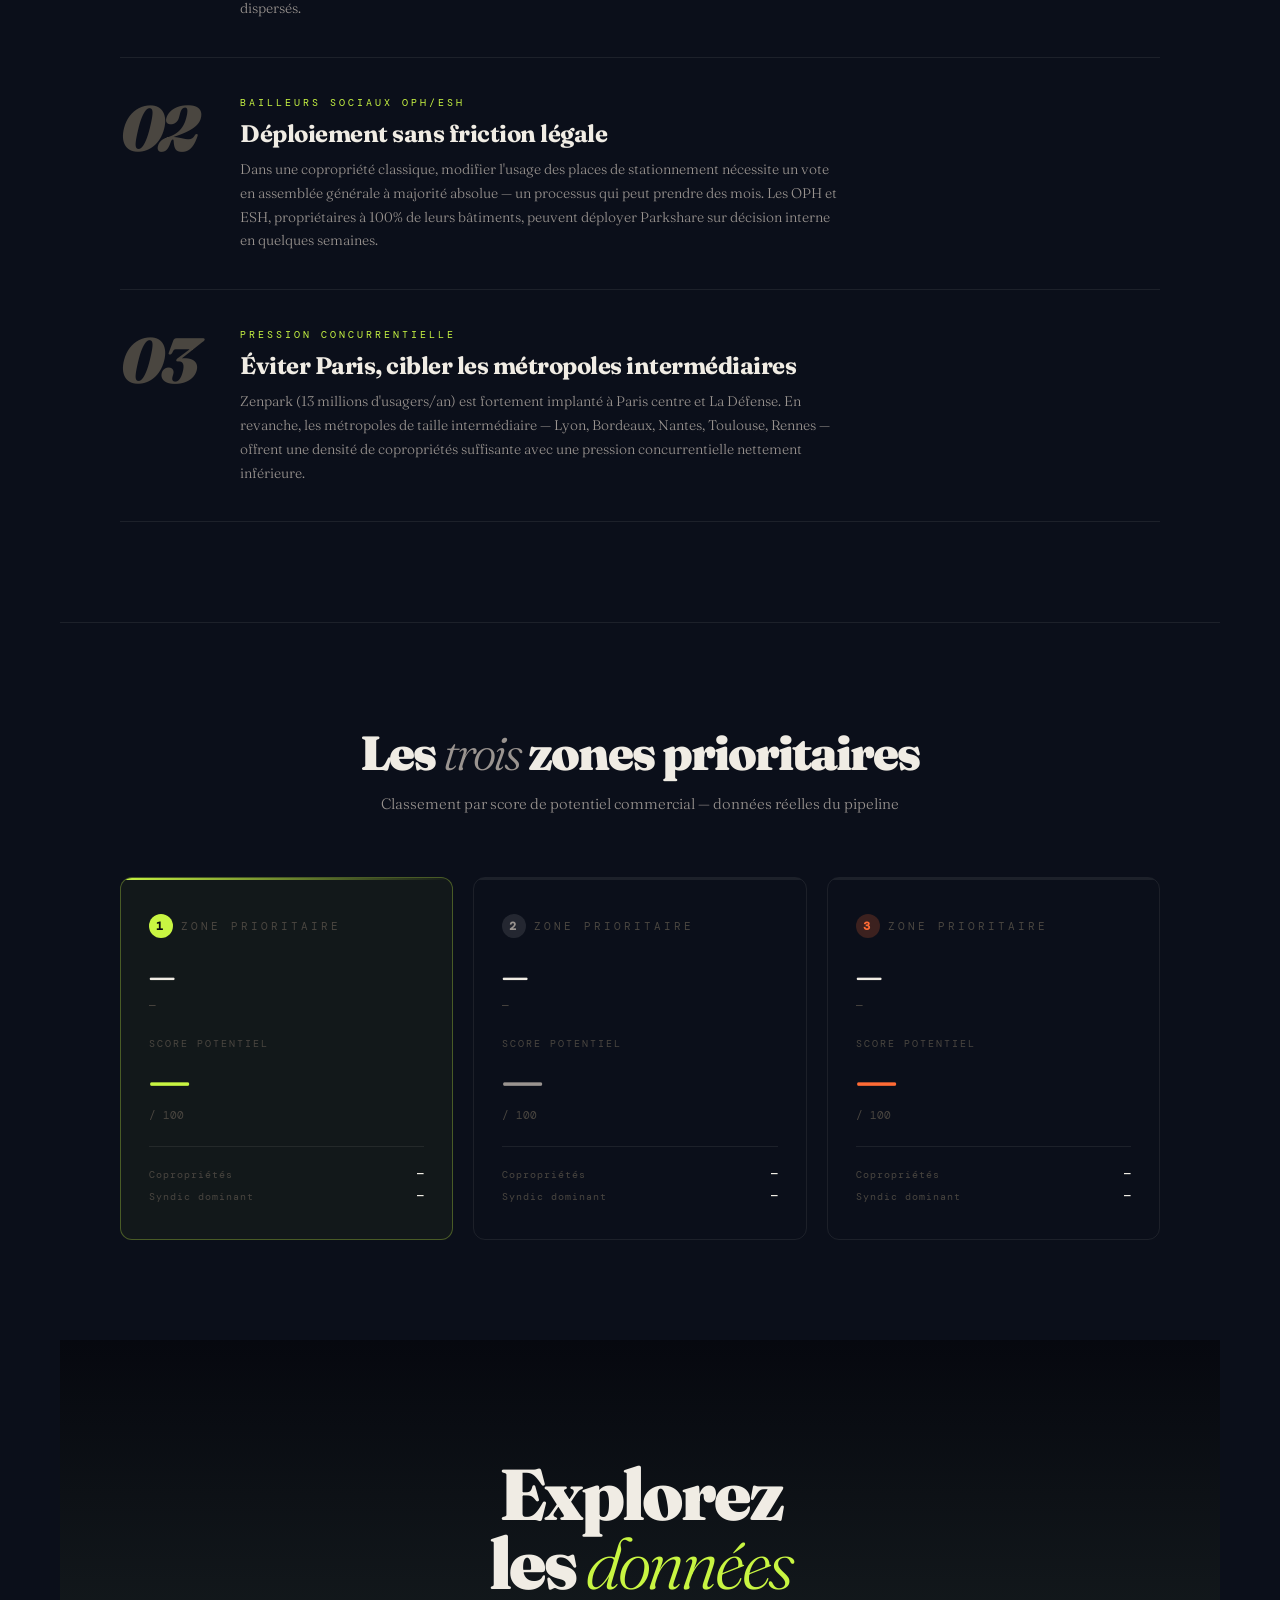
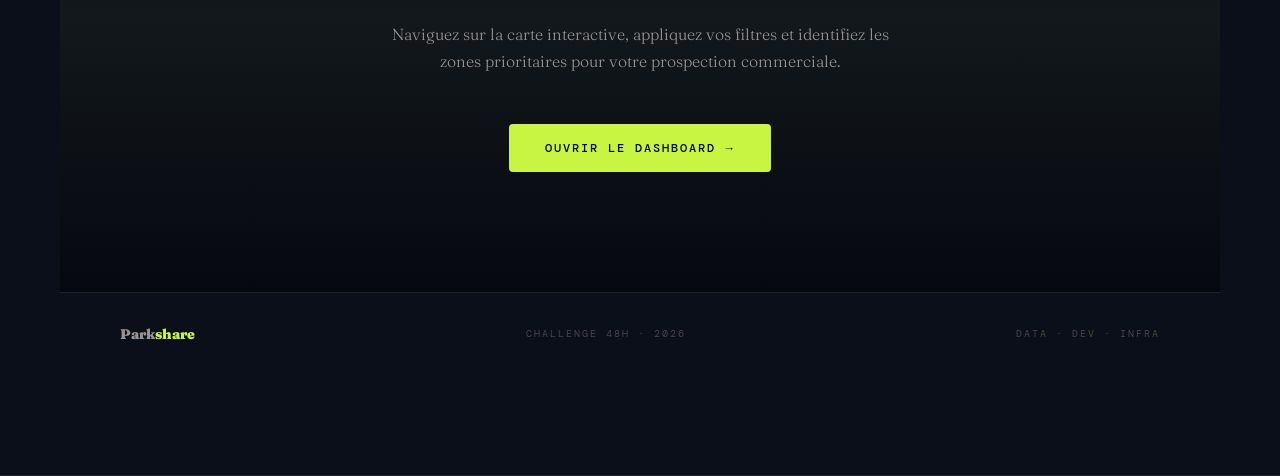
==== commit 25a095ba: "test" ====
--- a/app/static/rapport.html
+++ b/app/static/rapport.html
@@ -8,167 +8,80 @@
 <style>
 *{margin:0;padding:0;box-sizing:border-box}
 :root{
-  --bg:#06080f;
-  --bg2:#0b0f1a;
-  --ink:#f0ece4;
-  --ink2:#9a9490;
-  --ink3:#4a4640;
-  --accent:#c8f542;
-  --accent2:#00d4ff;
-  --accent3:#ff6b35;
-  --border:rgba(240,236,228,0.08);
-  --border2:rgba(240,236,228,0.15);
-  --font:'Fraunces',serif;
-  --mono:'DM Mono',monospace;
+  --bg:#06080f;--bg2:#0b0f1a;
+  --ink:#f0ece4;--ink2:#9a9490;--ink3:#4a4640;
+  --accent:#c8f542;--accent2:#00d4ff;--accent3:#ff6b35;
+  --border:rgba(240,236,228,0.08);--border2:rgba(240,236,228,0.15);
+  --font:'Fraunces',serif;--mono:'DM Mono',monospace;
 }
-
 html{scroll-behavior:smooth}
 body{background:var(--bg);color:var(--ink);font-family:var(--font);overflow-x:hidden}
-
-/* ── SCROLLBAR ── */
 ::-webkit-scrollbar{width:3px}
 ::-webkit-scrollbar-thumb{background:var(--accent);border-radius:2px}
 
 /* ── NAV ── */
-nav{
-  position:fixed;top:0;left:0;right:0;z-index:100;
-  padding:20px 60px;
-  display:flex;align-items:center;justify-content:space-between;
-  transition:all .4s;
-}
-nav.scrolled{background:rgba(6,8,15,0.92);backdrop-filter:blur(20px);border-bottom:1px solid var(--border);padding:14px 60px}
+nav{position:fixed;top:0;left:0;right:0;z-index:100;padding:20px 60px;display:flex;align-items:center;justify-content:space-between;transition:all .4s}
+nav.scrolled{background:rgba(6,8,15,0.95);backdrop-filter:blur(20px);border-bottom:1px solid var(--border);padding:14px 60px}
 .nav-logo{font-size:18px;font-weight:900;color:var(--ink);letter-spacing:-0.5px}
 .nav-logo span{color:var(--accent)}
 .nav-links{display:flex;align-items:center;gap:32px}
 .nav-link{font-family:var(--mono);font-size:11px;color:var(--ink2);text-decoration:none;letter-spacing:2px;text-transform:uppercase;transition:color .2s}
 .nav-link:hover{color:var(--ink)}
-.nav-cta{
-  font-family:var(--mono);font-size:11px;letter-spacing:2px;text-transform:uppercase;
-  padding:10px 20px;border:1px solid var(--accent);color:var(--accent);
-  text-decoration:none;border-radius:4px;transition:all .2s;
-}
+.nav-cta{font-family:var(--mono);font-size:11px;letter-spacing:2px;text-transform:uppercase;padding:10px 20px;border:1px solid var(--accent);color:var(--accent);text-decoration:none;border-radius:4px;transition:all .2s}
 .nav-cta:hover{background:var(--accent);color:var(--bg)}
 
 /* ── HERO ── */
-.hero{
-  min-height:100vh;display:flex;flex-direction:column;
-  align-items:flex-start;justify-content:center;
-  padding:120px 60px 80px;
-  position:relative;overflow:hidden;
-}
-.hero-grid{
-  position:absolute;inset:0;opacity:.15;
-  background-image:
-    linear-gradient(var(--border) 1px,transparent 1px),
-    linear-gradient(90deg,var(--border) 1px,transparent 1px);
-  background-size:80px 80px;
-}
-.hero-glow{
-  position:absolute;top:-200px;right:-200px;
-  width:700px;height:700px;border-radius:50%;
-  background:radial-gradient(circle,rgba(200,245,66,0.06) 0%,transparent 70%);
-  pointer-events:none;
-}
-.hero-tag{
-  font-family:var(--mono);font-size:11px;color:var(--accent);
-  letter-spacing:4px;text-transform:uppercase;
-  display:flex;align-items:center;gap:12px;margin-bottom:32px;
-  opacity:0;animation:up .8s .1s forwards;
-}
+.hero{min-height:100vh;display:flex;flex-direction:column;align-items:flex-start;justify-content:center;padding:120px 60px 80px;position:relative;overflow:hidden}
+.hero-grid{position:absolute;inset:0;opacity:.12;background-image:linear-gradient(var(--border) 1px,transparent 1px),linear-gradient(90deg,var(--border) 1px,transparent 1px);background-size:80px 80px;pointer-events:none}
+.hero-glow{position:absolute;top:-200px;right:-200px;width:700px;height:700px;border-radius:50%;background:radial-gradient(circle,rgba(200,245,66,0.05) 0%,transparent 70%);pointer-events:none}
+
+/* TEXTE HERO — toujours visible, animation CSS simple */
+.hero-tag{font-family:var(--mono);font-size:11px;color:var(--accent);letter-spacing:4px;text-transform:uppercase;display:flex;align-items:center;gap:12px;margin-bottom:32px}
 .hero-tag::before{content:'';width:40px;height:1px;background:var(--accent)}
-.hero h1{
-  font-size:clamp(52px,7vw,96px);font-weight:900;line-height:.95;
-  letter-spacing:-3px;color:var(--ink);
-  max-width:900px;margin-bottom:32px;
-  opacity:0;animation:up .8s .3s forwards;
-}
+.hero h1{font-size:clamp(52px,7vw,96px);font-weight:900;line-height:.95;letter-spacing:-3px;color:var(--ink);max-width:900px;margin-bottom:32px}
 .hero h1 em{font-style:italic;color:var(--accent);font-weight:300}
-.hero-desc{
-  font-size:18px;font-weight:300;color:var(--ink2);line-height:1.7;
-  max-width:560px;margin-bottom:56px;
-  opacity:0;animation:up .8s .5s forwards;
-}
-.hero-actions{
-  display:flex;align-items:center;gap:24px;
-  opacity:0;animation:up .8s .7s forwards;
-}
-.btn-primary{
-  padding:16px 36px;background:var(--accent);color:var(--bg);
-  font-family:var(--mono);font-size:12px;font-weight:500;letter-spacing:2px;
-  text-transform:uppercase;text-decoration:none;border-radius:4px;
-  transition:all .3s;display:inline-block;
-}
+.hero-desc{font-size:18px;font-weight:300;color:var(--ink2);line-height:1.7;max-width:560px;margin-bottom:56px}
+.hero-desc strong{color:var(--ink)}
+.hero-actions{display:flex;align-items:center;gap:24px}
+
+.btn-primary{padding:16px 36px;background:var(--accent);color:var(--bg);font-family:var(--mono);font-size:12px;font-weight:500;letter-spacing:2px;text-transform:uppercase;text-decoration:none;border-radius:4px;transition:all .3s;display:inline-block}
 .btn-primary:hover{background:#d4f55a;transform:translateY(-2px);box-shadow:0 12px 40px rgba(200,245,66,0.25)}
-.btn-secondary{
-  font-family:var(--mono);font-size:11px;color:var(--ink2);
-  text-decoration:none;letter-spacing:2px;text-transform:uppercase;
-  display:flex;align-items:center;gap:8px;transition:color .2s;
-}
+.btn-secondary{font-family:var(--mono);font-size:11px;color:var(--ink2);text-decoration:none;letter-spacing:2px;text-transform:uppercase;display:flex;align-items:center;gap:8px;transition:color .2s}
 .btn-secondary:hover{color:var(--ink)}
-.btn-secondary::after{content:'↓';transition:transform .2s}
-.btn-secondary:hover::after{transform:translateY(3px)}
-
-.hero-scroll{
-  position:absolute;bottom:40px;left:60px;
-  font-family:var(--mono);font-size:10px;color:var(--ink3);
-  letter-spacing:3px;text-transform:uppercase;
-  display:flex;align-items:center;gap:16px;
-  opacity:0;animation:up .8s .9s forwards;
-}
+
+.hero-scroll{position:absolute;bottom:40px;left:60px;font-family:var(--mono);font-size:10px;color:var(--ink3);letter-spacing:3px;text-transform:uppercase;display:flex;align-items:center;gap:16px}
 .hero-scroll::before{content:'';width:60px;height:1px;background:var(--ink3)}
 
-@keyframes up{from{opacity:0;transform:translateY(30px)}to{opacity:1;transform:none}}
-
 /* ── SECTIONS ── */
-section{padding:120px 60px}
-
-/* ── CONTEXT ── */
+section{padding:100px 60px}
+
+/* ── CONTEXTE ── */
 .context-grid{display:grid;grid-template-columns:1fr 1fr;gap:80px;align-items:start}
-.context-label{
-  font-family:var(--mono);font-size:10px;color:var(--accent);
-  letter-spacing:4px;text-transform:uppercase;margin-bottom:20px;
-  display:flex;align-items:center;gap:12px;
-}
+.context-label{font-family:var(--mono);font-size:10px;color:var(--accent);letter-spacing:4px;text-transform:uppercase;margin-bottom:20px;display:flex;align-items:center;gap:12px}
 .context-label::before{content:'';width:24px;height:1px;background:var(--accent)}
-.context h2{font-size:clamp(36px,4vw,52px);font-weight:900;line-height:1;letter-spacing:-2px;margin-bottom:24px}
+.context h2{font-size:clamp(36px,4vw,52px);font-weight:900;line-height:1;letter-spacing:-2px;margin-bottom:24px;color:var(--ink)}
 .context h2 em{font-style:italic;font-weight:300;color:var(--ink2)}
 .context p{font-size:16px;font-weight:300;color:var(--ink2);line-height:1.8;margin-bottom:16px}
-
-.context-quote{
-  border-left:2px solid var(--accent);padding:24px 28px;
-  background:rgba(200,245,66,0.04);border-radius:0 8px 8px 0;
-  margin-top:32px;
-}
-.context-quote p{font-size:15px;font-style:italic;color:var(--ink);margin:0}
+.context-quote{border-left:2px solid var(--accent);padding:24px 28px;background:rgba(200,245,66,0.04);border-radius:0 8px 8px 0;margin-top:32px}
+.context-quote p{font-size:15px;font-style:italic;color:var(--ink);margin:0;line-height:1.7}
 .context-quote cite{font-family:var(--mono);font-size:10px;color:var(--ink3);letter-spacing:2px;text-transform:uppercase;display:block;margin-top:12px}
-
 .context-cards{display:flex;flex-direction:column;gap:16px}
-.context-card{
-  border:1px solid var(--border);border-radius:8px;padding:24px;
-  background:rgba(255,255,255,0.02);transition:all .3s;cursor:default;
-}
+.context-card{border:1px solid var(--border);border-radius:8px;padding:24px;background:rgba(255,255,255,0.02);transition:all .3s;cursor:default}
 .context-card:hover{border-color:var(--border2);background:rgba(255,255,255,0.04);transform:translateX(4px)}
 .context-card-icon{font-size:24px;margin-bottom:12px}
 .context-card-title{font-size:14px;font-weight:700;color:var(--ink);margin-bottom:6px}
 .context-card-text{font-size:13px;font-weight:300;color:var(--ink2);line-height:1.6}
 
-/* ── CHIFFRES CLÉS ── */
+/* ── CHIFFRES ── */
 .chiffres{background:var(--bg2);border-top:1px solid var(--border);border-bottom:1px solid var(--border)}
 .chiffres-header{text-align:center;margin-bottom:64px}
-.chiffres-header h2{font-size:clamp(32px,4vw,48px);font-weight:900;letter-spacing:-2px}
+.chiffres-header h2{font-size:clamp(32px,4vw,48px);font-weight:900;letter-spacing:-2px;color:var(--ink)}
 .chiffres-header h2 em{font-style:italic;font-weight:300;color:var(--ink2)}
 .chiffres-header p{font-size:15px;color:var(--ink2);margin-top:12px;font-weight:300}
-
 .chiffres-grid{display:grid;grid-template-columns:repeat(4,1fr);gap:1px;background:var(--border);border-radius:12px;overflow:hidden}
-.chiffre-item{
-  background:var(--bg2);padding:40px 32px;text-align:center;
-  transition:background .3s;
-}
+.chiffre-item{background:var(--bg2);padding:40px 32px;text-align:center;transition:background .3s}
 .chiffre-item:hover{background:rgba(255,255,255,0.03)}
-.chiffre-num{
-  font-size:clamp(40px,4vw,56px);font-weight:900;letter-spacing:-2px;
-  line-height:1;margin-bottom:8px;
-}
+.chiffre-num{font-size:clamp(40px,4vw,56px);font-weight:900;letter-spacing:-2px;line-height:1;margin-bottom:8px}
 .chiffre-num.lime{color:var(--accent)}
 .chiffre-num.cyan{color:var(--accent2)}
 .chiffre-num.orange{color:var(--accent3)}
@@ -178,119 +91,73 @@
 
 /* ── INSIGHTS ── */
 .insights-header{margin-bottom:64px}
-.insights-header h2{font-size:clamp(36px,4vw,56px);font-weight:900;letter-spacing:-2px;line-height:1}
+.insights-header h2{font-size:clamp(36px,4vw,56px);font-weight:900;letter-spacing:-2px;line-height:1;color:var(--ink)}
 .insights-header h2 em{font-style:italic;font-weight:300;color:var(--ink2)}
 .insights-header p{font-size:15px;color:var(--ink2);margin-top:16px;font-weight:300;max-width:600px}
-
 .insights-list{display:flex;flex-direction:column;gap:2px}
-.insight-item{
-  display:grid;grid-template-columns:80px 1fr auto;
-  align-items:start;gap:40px;
-  padding:36px 0;border-bottom:1px solid var(--border);
-  transition:all .3s;cursor:default;
-}
+.insight-item{display:grid;grid-template-columns:80px 1fr auto;align-items:start;gap:40px;padding:36px 0;border-bottom:1px solid var(--border);transition:all .3s;cursor:default}
 .insight-item:hover .insight-num{color:var(--accent)}
 .insight-item:hover .insight-arrow{opacity:1;transform:translateX(0)}
-.insight-num{
-  font-size:clamp(48px,5vw,64px);font-weight:900;letter-spacing:-3px;
-  color:var(--ink3);line-height:1;transition:color .3s;
-  font-style:italic;
-}
-.insight-content{}
-.insight-tag{
-  font-family:var(--mono);font-size:10px;color:var(--accent);
-  letter-spacing:3px;text-transform:uppercase;margin-bottom:10px;
-}
+.insight-num{font-size:clamp(48px,5vw,64px);font-weight:900;letter-spacing:-3px;color:var(--ink3);line-height:1;transition:color .3s;font-style:italic}
+.insight-tag{font-family:var(--mono);font-size:10px;color:var(--accent);letter-spacing:3px;text-transform:uppercase;margin-bottom:10px}
 .insight-title{font-size:clamp(18px,2vw,24px);font-weight:700;color:var(--ink);margin-bottom:10px;letter-spacing:-0.5px}
 .insight-text{font-size:14px;font-weight:300;color:var(--ink2);line-height:1.7;max-width:600px}
-.insight-arrow{
-  font-size:24px;color:var(--accent);opacity:0;
-  transform:translateX(-8px);transition:all .3s;
-  align-self:center;
-}
+.insight-arrow{font-size:24px;color:var(--accent);opacity:0;transform:translateX(-8px);transition:all .3s;align-self:center}
 
 /* ── TOP 3 ── */
 .top3-header{text-align:center;margin-bottom:64px}
-.top3-header h2{font-size:clamp(32px,4vw,48px);font-weight:900;letter-spacing:-2px}
+.top3-header h2{font-size:clamp(32px,4vw,48px);font-weight:900;letter-spacing:-2px;color:var(--ink)}
 .top3-header h2 em{font-style:italic;font-weight:300;color:var(--ink2)}
 .top3-header p{font-size:15px;color:var(--ink2);margin-top:12px;font-weight:300}
-
 .top3-grid{display:grid;grid-template-columns:1fr 1fr 1fr;gap:20px}
-.top3-card{
-  border:1px solid var(--border);border-radius:12px;padding:36px 28px;
-  position:relative;overflow:hidden;transition:all .4s;cursor:default;
-}
+.top3-card{border:1px solid var(--border);border-radius:12px;padding:36px 28px;position:relative;overflow:hidden;transition:all .4s;cursor:default}
 .top3-card:hover{transform:translateY(-6px);border-color:var(--border2)}
 .top3-card.gold{border-color:rgba(200,245,66,0.3);background:rgba(200,245,66,0.04)}
 .top3-card.gold:hover{box-shadow:0 20px 60px rgba(200,245,66,0.1)}
-.top3-card::before{
-  content:'';position:absolute;top:0;left:0;right:0;height:2px;
-  background:var(--border);transition:background .3s;
-}
+.top3-card::before{content:'';position:absolute;top:0;left:0;right:0;height:2px;background:var(--border);transition:background .3s}
 .top3-card.gold::before{background:linear-gradient(90deg,var(--accent),transparent)}
-.top3-card:hover::before{background:linear-gradient(90deg,var(--accent2),transparent)}
-
-.top3-rank{
-  font-family:var(--mono);font-size:11px;color:var(--ink3);
-  letter-spacing:3px;text-transform:uppercase;margin-bottom:20px;
-  display:flex;align-items:center;gap:8px;
-}
-.top3-rank-num{
-  width:24px;height:24px;border-radius:50%;
-  display:flex;align-items:center;justify-content:center;
-  font-size:12px;font-weight:700;
-}
+.top3-rank{font-family:var(--mono);font-size:11px;color:var(--ink3);letter-spacing:3px;text-transform:uppercase;margin-bottom:20px;display:flex;align-items:center;gap:8px}
+.top3-rank-num{width:24px;height:24px;border-radius:50%;display:flex;align-items:center;justify-content:center;font-size:12px;font-weight:700}
 .gold .top3-rank-num{background:var(--accent);color:var(--bg)}
 .top3-rank-num.silver{background:rgba(255,255,255,0.1);color:var(--ink2)}
 .top3-rank-num.bronze{background:rgba(255,107,53,0.2);color:var(--accent3)}
-
 .top3-commune{font-size:clamp(22px,2.5vw,30px);font-weight:900;color:var(--ink);letter-spacing:-1px;margin-bottom:4px}
 .top3-region{font-family:var(--mono);font-size:11px;color:var(--ink3);letter-spacing:2px;text-transform:uppercase;margin-bottom:24px}
-
 .top3-score-label{font-family:var(--mono);font-size:10px;color:var(--ink3);letter-spacing:2px;text-transform:uppercase;margin-bottom:6px}
 .top3-score{font-size:48px;font-weight:900;letter-spacing:-2px;line-height:1;margin-bottom:4px}
 .gold .top3-score{color:var(--accent)}
 .top3-score.silver{color:var(--ink2)}
 .top3-score.bronze{color:var(--accent3)}
 .top3-score-max{font-family:var(--mono);font-size:11px;color:var(--ink3)}
-
 .top3-stats{margin-top:24px;padding-top:20px;border-top:1px solid var(--border);display:flex;flex-direction:column;gap:8px}
 .top3-stat{display:flex;justify-content:space-between;align-items:center}
 .top3-stat-label{font-family:var(--mono);font-size:10px;color:var(--ink3);letter-spacing:1px}
 .top3-stat-val{font-family:var(--mono);font-size:11px;color:var(--ink);font-weight:500}
 
 /* ── CTA ── */
-.cta{
-  text-align:center;padding:120px 60px;
-  background:linear-gradient(180deg,var(--bg) 0%,rgba(200,245,66,0.04) 50%,var(--bg) 100%);
-  position:relative;
-}
-.cta h2{font-size:clamp(40px,6vw,72px);font-weight:900;letter-spacing:-3px;line-height:.95;margin-bottom:24px}
+.cta{text-align:center;padding:120px 60px;background:linear-gradient(180deg,var(--bg) 0%,rgba(200,245,66,0.04) 50%,var(--bg) 100%)}
+.cta h2{font-size:clamp(40px,6vw,72px);font-weight:900;letter-spacing:-3px;line-height:.95;margin-bottom:24px;color:var(--ink)}
 .cta h2 em{font-style:italic;font-weight:300;color:var(--accent)}
 .cta p{font-size:16px;color:var(--ink2);font-weight:300;max-width:500px;margin:0 auto 48px;line-height:1.7}
 .cta-actions{display:flex;align-items:center;justify-content:center;gap:24px}
 
 /* ── FOOTER ── */
-footer{
-  padding:32px 60px;border-top:1px solid var(--border);
-  display:flex;align-items:center;justify-content:space-between;
-}
+footer{padding:32px 60px;border-top:1px solid var(--border);display:flex;align-items:center;justify-content:space-between}
 .footer-logo{font-size:14px;font-weight:900;color:var(--ink2)}
 .footer-logo span{color:var(--accent)}
 .footer-text{font-family:var(--mono);font-size:10px;color:var(--ink3);letter-spacing:2px;text-transform:uppercase}
 
-/* ── SCROLL ANIMATIONS ── */
-.reveal{opacity:0;transform:translateY(32px);transition:all .7s cubic-bezier(.16,1,.3,1)}
+/* ── SCROLL REVEAL ── */
+.reveal{opacity:0;transform:translateY(28px);transition:opacity .7s cubic-bezier(.16,1,.3,1),transform .7s cubic-bezier(.16,1,.3,1)}
 .reveal.visible{opacity:1;transform:none}
-.reveal-delay-1{transition-delay:.1s}
-.reveal-delay-2{transition-delay:.2s}
-.reveal-delay-3{transition-delay:.3s}
+.reveal.d1{transition-delay:.1s}
+.reveal.d2{transition-delay:.2s}
+.reveal.d3{transition-delay:.3s}
 
 @media(max-width:900px){
   nav,section,.hero,.cta,footer{padding-left:24px;padding-right:24px}
-  .context-grid{grid-template-columns:1fr}
+  .context-grid,.top3-grid{grid-template-columns:1fr}
   .chiffres-grid{grid-template-columns:repeat(2,1fr)}
-  .top3-grid{grid-template-columns:1fr}
   .insight-item{grid-template-columns:48px 1fr;gap:20px}
   .insight-arrow{display:none}
 }
@@ -298,81 +165,76 @@
 </head>
 <body>
 
-<!-- NAV -->
 <nav id="nav">
   <div class="nav-logo">Park<span>share</span></div>
   <div class="nav-links">
     <a href="#contexte" class="nav-link">Contexte</a>
+    <a href="#concurrence" class="nav-link">Concurrents</a>
     <a href="#chiffres" class="nav-link">Chiffres</a>
+    <a href="#score" class="nav-link">Score</a>
     <a href="#insights" class="nav-link">Insights</a>
     <a href="#top3" class="nav-link">Top zones</a>
     <a href="/dashboard" class="nav-cta">Dashboard →</a>
   </div>
 </nav>
 
-<!-- HERO -->
+<!-- HERO — texte toujours visible dès le chargement -->
 <section class="hero">
   <div class="hero-grid"></div>
   <div class="hero-glow"></div>
-
   <div class="hero-tag">Étude de marché · France · 2026</div>
-
   <h1>Où prospecter<br><em>en premier</em> ?</h1>
-
   <p class="hero-desc">
     Analyse de <strong id="hero-communes">35 000+</strong> communes françaises pour identifier
     les zones à fort potentiel commercial pour Parkshare — syndics, bailleurs sociaux,
     copropriétés à haute valeur.
   </p>
-
   <div class="hero-actions">
     <a href="/dashboard" class="btn-primary">Explorer le dashboard</a>
-    <a href="#contexte" class="btn-secondary">Lire l'analyse</a>
-  </div>
-
+    <a href="#contexte" class="btn-secondary">Lire l'analyse ↓</a>
+  </div>
   <div class="hero-scroll">Défiler pour lire</div>
 </section>
 
 <!-- CONTEXTE -->
-<section id="contexte" class="context">
+<section id="contexte">
   <div class="context-grid">
     <div>
       <div class="context-label reveal">Problématique</div>
-      <h2 class="reveal reveal-delay-1">Le marché du<br>parking en<br><em>copropriété</em></h2>
-      <p class="reveal reveal-delay-2">
+      <h2 class="reveal d1">Le marché du<br>parking en<br><em>copropriété</em></h2>
+      <p class="reveal d2">
         Parkshare connecte les résidents d'une même copropriété pour partager leurs places
         de stationnement. Le vrai client n'est pas le résident — c'est le syndic ou le bailleur
         qui déploie la plateforme.
       </p>
-      <p class="reveal reveal-delay-2">
+      <p class="reveal d2">
         L'enjeu commercial : identifier quelles zones géographiques concentrent le plus
         de copropriétés à fort potentiel, gérées par des syndics professionnels ou
         des bailleurs sociaux avec lesquels un seul contrat peut valoir des dizaines de déploiements.
       </p>
-      <div class="context-quote reveal reveal-delay-3">
+      <div class="context-quote reveal d3">
         <p>Sur 800 000 places de parking à Paris intra-muros, environ 500 000 sont privées.
         Les grands acteurs comme Zenpark ne couvrent pas ce segment. C'est le marché de Parkshare.</p>
         <cite>— Document stratégique Parkshare 2026</cite>
       </div>
     </div>
-
     <div class="context-cards">
       <div class="context-card reveal">
         <div class="context-card-icon">🏢</div>
         <div class="context-card-title">Le modèle syndic</div>
         <div class="context-card-text">Un accord-cadre avec Foncia ou Nexity peut déclencher des centaines de déploiements simultanés. La concentration syndic est un multiplicateur commercial clé.</div>
       </div>
-      <div class="context-card reveal reveal-delay-1">
+      <div class="context-card reveal d1">
         <div class="context-card-icon">🏗️</div>
         <div class="context-card-title">L'avantage OPH/ESH</div>
         <div class="context-card-text">Les bailleurs sociaux sont propriétaires à 100% de leurs bâtiments. Pas de vote en assemblée générale — un seul décideur peut valider pour toutes les résidences.</div>
       </div>
-      <div class="context-card reveal reveal-delay-2">
+      <div class="context-card reveal d2">
         <div class="context-card-icon">🎯</div>
         <div class="context-card-title">Les zones cibles</div>
         <div class="context-card-text">Les métropoles intermédiaires — Lyon, Bordeaux, Nantes, Toulouse — offrent une densité suffisante avec moins de pression concurrentielle que Paris.</div>
       </div>
-      <div class="context-card reveal reveal-delay-3">
+      <div class="context-card reveal d3">
         <div class="context-card-icon">📊</div>
         <div class="context-card-title">La méthode de scoring</div>
         <div class="context-card-text">5 variables pondérées : taille des copros (25%), motorisation (20%), logements collectifs (20%), concentration syndic (20%), part OPH/ESH (15%).</div>
@@ -387,29 +249,295 @@
     <h2>Les chiffres <em>clés</em></h2>
     <p>Données calculées sur l'ensemble du territoire français analysé</p>
   </div>
-
   <div class="chiffres-grid">
     <div class="chiffre-item reveal">
       <div class="chiffre-label">Communes analysées</div>
       <div class="chiffre-num lime" id="stat-communes">—</div>
       <div class="chiffre-sub">sur le territoire français</div>
     </div>
-    <div class="chiffre-item reveal reveal-delay-1">
+    <div class="chiffre-item reveal d1">
       <div class="chiffre-label">Copropriétés identifiées</div>
       <div class="chiffre-num cyan" id="stat-copros">—</div>
       <div class="chiffre-sub">lots de stationnement inclus</div>
     </div>
-    <div class="chiffre-item reveal reveal-delay-2">
+    <div class="chiffre-item reveal d2">
       <div class="chiffre-label">Zones prioritaires</div>
       <div class="chiffre-num orange" id="stat-zones">—</div>
       <div class="chiffre-sub">score ≥ 66 / 100</div>
     </div>
-    <div class="chiffre-item reveal reveal-delay-3">
+    <div class="chiffre-item reveal d3">
       <div class="chiffre-label">Score moyen national</div>
       <div class="chiffre-num white" id="stat-score">—</div>
       <div class="chiffre-sub">sur 100 points</div>
     </div>
   </div>
+
+<!-- ANALYSE CONCURRENTIELLE -->
+<section id="concurrence" style="padding:100px 60px;background:var(--bg)">
+
+  <!-- En-tête -->
+  <div class="reveal" style="margin-bottom:72px">
+    <div style="font-family:'DM Mono',monospace;font-size:11px;color:var(--accent);letter-spacing:4px;text-transform:uppercase;margin-bottom:20px;display:flex;align-items:center;gap:14px">
+      <span style="width:32px;height:1px;background:var(--accent);display:inline-block"></span>
+      Analyse concurrentielle
+    </div>
+    <h2 style="font-size:clamp(40px,5vw,64px);font-weight:900;letter-spacing:-3px;line-height:.95;color:var(--ink);margin-bottom:24px">
+      Pourquoi Parkshare<br><em style="font-style:italic;font-weight:300;color:var(--ink2)">gagne ce marché</em>
+    </h2>
+    <p style="font-size:18px;color:var(--ink2);font-weight:300;line-height:1.8;max-width:640px">
+      Le marché du stationnement en copropriété est occupé par trois types d'acteurs.
+      Aucun ne couvre le segment de Parkshare — c'est précisément là que se trouve l'opportunité.
+    </p>
+  </div>
+
+  <!-- Les 3 catégories -->
+  <div style="display:flex;flex-direction:column;gap:3px;margin-bottom:72px">
+
+    <!-- Catégorie 1 -->
+    <div class="reveal" style="display:grid;grid-template-columns:280px 1fr auto;align-items:start;gap:48px;padding:40px 0;border-bottom:1px solid rgba(255,255,255,0.06)">
+      <div>
+        <div style="font-family:'DM Mono',monospace;font-size:10px;color:var(--ink3);letter-spacing:3px;text-transform:uppercase;margin-bottom:12px">Catégorie 01</div>
+        <div style="font-size:22px;font-weight:800;color:var(--ink);letter-spacing:-0.5px;margin-bottom:8px">Marketplaces ouvertes</div>
+        <div style="font-family:'DM Mono',monospace;font-size:12px;color:var(--ink3)">LeBonCoin · ParkMatch · PrendsmaPlace</div>
+      </div>
+      <div>
+        <div style="font-size:16px;color:var(--ink2);line-height:1.8;margin-bottom:20px">
+          Ces plateformes mettent en relation des particuliers de manière anonyme et ouverte.
+          Elles n'ont aucun ancrage dans la gestion de copropriété, aucun interlocuteur syndic,
+          et exposent les utilisateurs à un risque légal dès qu'un non-résident accède à un parking privé.
+        </div>
+        <div style="display:flex;gap:12px;flex-wrap:wrap">
+          <span style="font-family:'DM Mono',monospace;font-size:11px;color:#ef4444;background:rgba(239,68,68,0.08);border:1px solid rgba(239,68,68,0.15);padding:6px 14px;border-radius:6px">❌ Pas d'intégration syndic</span>
+          <span style="font-family:'DM Mono',monospace;font-size:11px;color:#ef4444;background:rgba(239,68,68,0.08);border:1px solid rgba(239,68,68,0.15);padding:6px 14px;border-radius:6px">❌ Risque légal non-résidents</span>
+          <span style="font-family:'DM Mono',monospace;font-size:11px;color:#ef4444;background:rgba(239,68,68,0.08);border:1px solid rgba(239,68,68,0.15);padding:6px 14px;border-radius:6px">❌ Marché ouvert anonyme</span>
+        </div>
+      </div>
+      <div style="background:rgba(200,245,66,0.06);border:1px solid rgba(200,245,66,0.15);border-radius:12px;padding:20px 24px;text-align:center;min-width:160px">
+        <div style="font-family:'DM Mono',monospace;font-size:10px;color:var(--ink3);letter-spacing:2px;text-transform:uppercase;margin-bottom:8px">Threat level</div>
+        <div style="font-size:28px;font-weight:800;color:var(--accent)">Faible</div>
+        <div style="font-size:13px;color:var(--ink3);margin-top:4px">Concurrent indirect</div>
+      </div>
+    </div>
+
+    <!-- Catégorie 2 -->
+    <div class="reveal" style="display:grid;grid-template-columns:280px 1fr auto;align-items:start;gap:48px;padding:40px 0;border-bottom:1px solid rgba(255,255,255,0.06)">
+      <div>
+        <div style="font-family:'DM Mono',monospace;font-size:10px;color:var(--ink3);letter-spacing:3px;text-transform:uppercase;margin-bottom:12px">Catégorie 02</div>
+        <div style="font-size:22px;font-weight:800;color:var(--ink);letter-spacing:-0.5px;margin-bottom:8px">Géants du parking digital</div>
+        <div style="font-family:'DM Mono',monospace;font-size:12px;color:var(--ink3)">Yespark · Zenpark (fusionnés)</div>
+      </div>
+      <div>
+        <div style="font-size:16px;color:var(--ink2);line-height:1.8;margin-bottom:20px">
+          Leaders français avec 13 millions d'usagers par an, fortement implantés à Paris centre et La Défense.
+          <strong style="color:var(--ink)">Zenpark a délibérément exclu les copropriétés résidentielles</strong>,
+          jugées trop complexes légalement. Sur 800 000 places à Paris intra-muros,
+          environ 500 000 sont privées — les géants ne couvrent pas ce segment.
+          C'est exactement le vide que Parkshare occupe.
+        </div>
+        <div style="display:flex;gap:12px;flex-wrap:wrap">
+          <span style="font-family:'DM Mono',monospace;font-size:11px;color:var(--accent);background:rgba(200,245,66,0.06);border:1px solid rgba(200,245,66,0.15);padding:6px 14px;border-radius:6px">✅ Marché différent</span>
+          <span style="font-family:'DM Mono',monospace;font-size:11px;color:var(--accent);background:rgba(200,245,66,0.06);border:1px solid rgba(200,245,66,0.15);padding:6px 14px;border-radius:6px">✅ Segment copros ignoré</span>
+          <span style="font-family:'DM Mono',monospace;font-size:11px;color:#f59e0b;background:rgba(245,158,11,0.08);border:1px solid rgba(245,158,11,0.15);padding:6px 14px;border-radius:6px">⚠️ Actifs sur Paris centre</span>
+        </div>
+      </div>
+      <div style="background:rgba(200,245,66,0.06);border:1px solid rgba(200,245,66,0.15);border-radius:12px;padding:20px 24px;text-align:center;min-width:160px">
+        <div style="font-family:'DM Mono',monospace;font-size:10px;color:var(--ink3);letter-spacing:2px;text-transform:uppercase;margin-bottom:8px">Threat level</div>
+        <div style="font-size:28px;font-weight:800;color:#f59e0b">Moyen</div>
+        <div style="font-size:13px;color:var(--ink3);margin-top:4px">Paris uniquement</div>
+      </div>
+    </div>
+
+    <!-- Catégorie 3 -->
+    <div class="reveal" style="display:grid;grid-template-columns:280px 1fr auto;align-items:start;gap:48px;padding:40px 0">
+      <div>
+        <div style="font-family:'DM Mono',monospace;font-size:10px;color:var(--ink3);letter-spacing:3px;text-transform:uppercase;margin-bottom:12px">Catégorie 03</div>
+        <div style="font-size:22px;font-weight:800;color:var(--ink);letter-spacing:-0.5px;margin-bottom:8px">Solutions smart building</div>
+        <div style="font-family:'DM Mono',monospace;font-size:12px;color:var(--ink3)">Idealys · Autres plateformes multi-services</div>
+      </div>
+      <div>
+        <div style="font-size:16px;color:var(--ink2);line-height:1.8;margin-bottom:20px">
+          Plateformes multi-services pour les immeubles connectés — énergie, domotique, accès, stationnement.
+          Idealys propose un module parking, mais reste généraliste.
+          <strong style="color:var(--ink)">La spécialisation de Parkshare lui permet d'aller bien plus loin
+          sur le cas d'usage précis du stationnement</strong>, là où les généralistes restent superficiels.
+        </div>
+        <div style="display:flex;gap:12px;flex-wrap:wrap">
+          <span style="font-family:'DM Mono',monospace;font-size:11px;color:var(--accent);background:rgba(200,245,66,0.06);border:1px solid rgba(200,245,66,0.15);padding:6px 14px;border-radius:6px">✅ Parkshare plus spécialisé</span>
+          <span style="font-family:'DM Mono',monospace;font-size:11px;color:var(--accent);background:rgba(200,245,66,0.06);border:1px solid rgba(200,245,66,0.15);padding:6px 14px;border-radius:6px">✅ Fonctionnalités plus profondes</span>
+          <span style="font-family:'DM Mono',monospace;font-size:11px;color:#ef4444;background:rgba(239,68,68,0.08);border:1px solid rgba(239,68,68,0.15);padding:6px 14px;border-radius:6px">⚠️ Concurrent le plus proche</span>
+        </div>
+      </div>
+      <div style="background:rgba(200,245,66,0.06);border:1px solid rgba(200,245,66,0.15);border-radius:12px;padding:20px 24px;text-align:center;min-width:160px">
+        <div style="font-family:'DM Mono',monospace;font-size:10px;color:var(--ink3);letter-spacing:2px;text-transform:uppercase;margin-bottom:8px">Threat level</div>
+        <div style="font-size:28px;font-weight:800;color:#f59e0b">Moyen</div>
+        <div style="font-size:13px;color:var(--ink3);margin-top:4px">Généraliste vs spécialiste</div>
+      </div>
+    </div>
+
+  </div>
+
+  <!-- Argument final — le vide de marché -->
+  <div class="reveal" style="background:rgba(200,245,66,0.04);border:1px solid rgba(200,245,66,0.15);border-radius:16px;padding:48px;display:grid;grid-template-columns:1fr 1fr;gap:64px;align-items:center">
+    <div>
+      <div style="font-family:'DM Mono',monospace;font-size:11px;color:var(--accent);letter-spacing:3px;text-transform:uppercase;margin-bottom:20px">L'opportunité</div>
+      <div style="font-size:clamp(28px,3vw,42px);font-weight:900;letter-spacing:-1.5px;color:var(--ink);line-height:1.1;margin-bottom:20px">
+        Un vide de marché<br>de <em style="font-style:italic;font-weight:300;color:var(--accent)">500 000 places</em>
+      </div>
+      <div style="font-size:16px;color:var(--ink2);line-height:1.8">
+        Sur 800 000 places de parking à Paris intra-muros, environ 500 000 sont privées.
+        Les grands acteurs ne couvrent pas les copropriétés résidentielles.
+        Parkshare est seul sur ce segment.
+      </div>
+    </div>
+    <div style="display:flex;flex-direction:column;gap:20px">
+      <div style="display:flex;align-items:center;gap:20px;padding:20px;background:rgba(255,255,255,0.03);border-radius:10px;border:1px solid rgba(255,255,255,0.06)">
+        <div style="font-size:32px">🎯</div>
+        <div>
+          <div style="font-size:16px;font-weight:700;color:var(--ink);margin-bottom:4px">Zéro concurrent direct</div>
+          <div style="font-size:14px;color:var(--ink2);line-height:1.6">Aucun acteur ne propose une solution fermée dédiée aux copropriétés résidentielles.</div>
+        </div>
+      </div>
+      <div style="display:flex;align-items:center;gap:20px;padding:20px;background:rgba(255,255,255,0.03);border-radius:10px;border:1px solid rgba(255,255,255,0.06)">
+        <div style="font-size:32px">🚀</div>
+        <div>
+          <div style="font-size:16px;font-weight:700;color:var(--ink);margin-bottom:4px">Zones cibles : métropoles intermédiaires</div>
+          <div style="font-size:14px;color:var(--ink2);line-height:1.6">Lyon, Bordeaux, Nantes, Toulouse, Rennes — forte densité, faible pression concurrentielle.</div>
+        </div>
+      </div>
+      <div style="display:flex;align-items:center;gap:20px;padding:20px;background:rgba(255,255,255,0.03);border-radius:10px;border:1px solid rgba(255,255,255,0.06)">
+        <div style="font-size:32px">📈</div>
+        <div>
+          <div style="font-size:16px;font-weight:700;color:var(--ink);margin-bottom:4px">Modèle Doctolib du parking</div>
+          <div style="font-size:14px;color:var(--ink2);line-height:1.6">Vendre aux gestionnaires professionnels qui servent les résidents — pas aux utilisateurs finaux.</div>
+        </div>
+      </div>
+    </div>
+  </div>
+
+</section>
+
+<!-- COMPRENDRE LE SCORE -->
+<section id="score" style="padding:100px 60px;background:#0a0e18;border-top:1px solid rgba(255,255,255,0.06)">
+
+  <!-- En-tête -->
+  <div class="reveal" style="display:grid;grid-template-columns:1fr 1fr;gap:80px;align-items:center;margin-bottom:80px">
+    <div>
+      <div style="font-family:'DM Mono',monospace;font-size:11px;color:var(--accent);letter-spacing:4px;text-transform:uppercase;margin-bottom:20px;display:flex;align-items:center;gap:14px">
+        <span style="width:32px;height:1px;background:var(--accent);display:inline-block"></span>
+        Méthode de scoring
+      </div>
+      <h2 style="font-size:clamp(42px,5vw,68px);font-weight:900;letter-spacing:-3px;line-height:.95;color:var(--ink);margin-bottom:24px">
+        Comment est<br>calculé <em style="font-style:italic;font-weight:300;color:var(--ink2)">le score ?</em>
+      </h2>
+      <p style="font-size:18px;color:var(--ink2);font-weight:300;line-height:1.8;max-width:480px">
+        Chaque commune reçoit un score de <strong style="color:var(--ink)">0 à 100</strong>.
+        Il combine 5 variables clés pondérées selon leur impact commercial pour Parkshare.
+      </p>
+    </div>
+    <!-- Formule visuelle -->
+    <div style="background:rgba(255,255,255,0.02);border:1px solid rgba(255,255,255,0.08);border-radius:16px;padding:36px">
+      <div style="font-family:'DM Mono',monospace;font-size:11px;color:var(--ink3);letter-spacing:3px;text-transform:uppercase;margin-bottom:24px">Formule</div>
+      <div style="display:flex;flex-direction:column;gap:14px">
+        <div style="display:flex;align-items:center;justify-content:space-between">
+          <span style="font-size:16px;color:var(--ink2)">🏘️ Taille des copropriétés</span>
+          <span style="font-family:'DM Mono',monospace;font-size:22px;font-weight:700;color:var(--accent)">25%</span>
+        </div>
+        <div style="display:flex;align-items:center;justify-content:space-between">
+          <span style="font-size:16px;color:var(--ink2)">🚗 Taux de motorisation</span>
+          <span style="font-family:'DM Mono',monospace;font-size:22px;font-weight:700;color:var(--accent)">20%</span>
+        </div>
+        <div style="display:flex;align-items:center;justify-content:space-between">
+          <span style="font-size:16px;color:var(--ink2)">🏢 Logements collectifs</span>
+          <span style="font-family:'DM Mono',monospace;font-size:22px;font-weight:700;color:var(--accent)">20%</span>
+        </div>
+        <div style="display:flex;align-items:center;justify-content:space-between">
+          <span style="font-size:16px;color:var(--ink2)">🤝 Concentration syndic</span>
+          <span style="font-family:'DM Mono',monospace;font-size:22px;font-weight:700;color:var(--accent)">20%</span>
+        </div>
+        <div style="height:1px;background:rgba(255,255,255,0.06)"></div>
+        <div style="display:flex;align-items:center;justify-content:space-between">
+          <span style="font-size:16px;color:var(--ink2)">🏗️ Part HLM (OPH/ESH)</span>
+          <span style="font-family:'DM Mono',monospace;font-size:22px;font-weight:700;color:var(--accent)">15%</span>
+        </div>
+      </div>
+    </div>
+  </div>
+
+  <!-- Ce que mesure chaque variable -->
+  <div class="reveal" style="margin-bottom:64px">
+    <div style="font-family:'DM Mono',monospace;font-size:11px;color:var(--ink3);letter-spacing:3px;text-transform:uppercase;margin-bottom:32px">Ce que mesure chaque variable</div>
+    <div style="display:grid;grid-template-columns:repeat(5,1fr);gap:2px;border-radius:12px;overflow:hidden;background:rgba(255,255,255,0.04)">
+
+      <div style="background:#0a0e18;padding:36px 24px;border-right:1px solid rgba(255,255,255,0.06)">
+        <div style="font-size:32px;margin-bottom:20px">🏘️</div>
+        <div style="font-family:'DM Mono',monospace;font-size:10px;color:var(--accent);letter-spacing:2px;text-transform:uppercase;margin-bottom:12px">25% du score</div>
+        <div style="font-size:17px;font-weight:700;color:var(--ink);margin-bottom:14px;line-height:1.3">Taille des copropriétés</div>
+        <div style="font-size:15px;color:var(--ink2);line-height:1.8">Plus la copropriété est grande en nombre de lots, plus le contrat Parkshare génère de revenus. C'est la variable la plus pondérée.</div>
+      </div>
+
+      <div style="background:#0a0e18;padding:36px 24px;border-right:1px solid rgba(255,255,255,0.06)">
+        <div style="font-size:32px;margin-bottom:20px">🚗</div>
+        <div style="font-family:'DM Mono',monospace;font-size:10px;color:var(--accent);letter-spacing:2px;text-transform:uppercase;margin-bottom:12px">20% du score</div>
+        <div style="font-size:17px;font-weight:700;color:var(--ink);margin-bottom:14px;line-height:1.3">Taux de motorisation</div>
+        <div style="font-size:15px;color:var(--ink2);line-height:1.8">Nombre de voitures par ménage. Sans voiture, il n'y a pas de besoin de stationnement — ce taux valide que le produit est utile dans la commune.</div>
+      </div>
+
+      <div style="background:#0a0e18;padding:36px 24px;border-right:1px solid rgba(255,255,255,0.06)">
+        <div style="font-size:32px;margin-bottom:20px">🏢</div>
+        <div style="font-family:'DM Mono',monospace;font-size:10px;color:var(--accent);letter-spacing:2px;text-transform:uppercase;margin-bottom:12px">20% du score</div>
+        <div style="font-size:17px;font-weight:700;color:var(--ink);margin-bottom:14px;line-height:1.3">Logements collectifs</div>
+        <div style="font-size:15px;color:var(--ink2);line-height:1.8">Part de logements en immeuble collectif. Une maison individuelle n'est pas une copropriété — ce taux filtre les zones hors cible.</div>
+      </div>
+
+      <div style="background:#0a0e18;padding:36px 24px;border-right:1px solid rgba(255,255,255,0.06)">
+        <div style="font-size:32px;margin-bottom:20px">🤝</div>
+        <div style="font-family:'DM Mono',monospace;font-size:10px;color:var(--accent);letter-spacing:2px;text-transform:uppercase;margin-bottom:12px">20% du score</div>
+        <div style="font-size:17px;font-weight:700;color:var(--ink);margin-bottom:14px;line-height:1.3">Concentration syndic</div>
+        <div style="font-size:15px;color:var(--ink2);line-height:1.8">Part des copropriétés gérées par le même syndic. Un seul rendez-vous commercial peut déclencher des dizaines de déploiements simultanés.</div>
+      </div>
+
+      <div style="background:#0a0e18;padding:36px 24px">
+        <div style="font-size:32px;margin-bottom:20px">🏗️</div>
+        <div style="font-family:'DM Mono',monospace;font-size:10px;color:var(--accent);letter-spacing:2px;text-transform:uppercase;margin-bottom:12px">15% du score</div>
+        <div style="font-size:17px;font-weight:700;color:var(--ink);margin-bottom:14px;line-height:1.3">Part HLM (OPH/ESH)</div>
+        <div style="font-size:15px;color:var(--ink2);line-height:1.8">Part de logements gérés par un bailleur social. Ils décident seuls, sans vote en assemblée générale — déploiement en quelques semaines.</div>
+      </div>
+
+    </div>
+  </div>
+
+  <!-- Échelle d'interprétation -->
+  <div class="reveal" style="background:rgba(255,255,255,0.02);border:1px solid rgba(255,255,255,0.08);border-radius:16px;padding:48px">
+    <div style="font-family:'DM Mono',monospace;font-size:11px;color:var(--ink3);letter-spacing:3px;text-transform:uppercase;margin-bottom:32px">Échelle d'interprétation du score</div>
+
+    <div style="display:flex;gap:6px;height:64px;margin-bottom:40px">
+      <div style="flex:4;background:rgba(239,68,68,0.12);border:1px solid rgba(239,68,68,0.2);border-radius:10px;display:flex;align-items:center;justify-content:center;font-family:'DM Mono',monospace;font-size:14px;color:#ef4444;font-weight:600;letter-spacing:1px">
+        0 — 24 &nbsp;·&nbsp; Faible
+      </div>
+      <div style="flex:4;background:rgba(245,158,11,0.1);border:1px solid rgba(245,158,11,0.2);border-radius:10px;display:flex;align-items:center;justify-content:center;font-family:'DM Mono',monospace;font-size:14px;color:#f59e0b;font-weight:600;letter-spacing:1px">
+        24 — 41 &nbsp;·&nbsp; Moyen
+      </div>
+      <div style="flex:2;background:rgba(200,245,66,0.08);border:1px solid rgba(200,245,66,0.3);border-radius:10px;display:flex;align-items:center;justify-content:center;font-family:'DM Mono',monospace;font-size:14px;color:var(--accent);font-weight:700;letter-spacing:1px">
+        42 — 60 &nbsp;·&nbsp; Élevé ★
+      </div>
+    </div>
+
+    <div style="display:grid;grid-template-columns:1fr 1fr 1fr;gap:40px">
+      <div>
+        <div style="font-size:13px;font-family:'DM Mono',monospace;color:#ef4444;letter-spacing:2px;text-transform:uppercase;margin-bottom:14px">🔴 Zone faible</div>
+        <div style="font-size:16px;color:var(--ink2);line-height:1.8">Peu de copropriétés, faible motorisation ou majorité de maisons individuelles. Pas une priorité pour la prospection Parkshare.</div>
+      </div>
+      <div>
+        <div style="font-size:13px;font-family:'DM Mono',monospace;color:#f59e0b;letter-spacing:2px;text-transform:uppercase;margin-bottom:14px">🟡 Zone moyenne</div>
+        <div style="font-size:16px;color:var(--ink2);line-height:1.8">Potentiel intéressant mais pas optimal. À prospecter en second lieu, une fois que les zones élevées sont couvertes.</div>
+      </div>
+      <div>
+        <div style="font-size:13px;font-family:'DM Mono',monospace;color:var(--accent);letter-spacing:2px;text-transform:uppercase;margin-bottom:14px">🟢 Zone élevée</div>
+        <div style="font-size:16px;color:var(--ink2);line-height:1.8">Combinaison optimale des 5 variables. Prospecter en priorité absolue — contacter le syndic dominant immédiatement.</div>
+      </div>
+    </div>
+  </div>
+
 </section>
 
 <!-- INSIGHTS -->
@@ -418,49 +546,31 @@
     <h2>Trois insights<br><em>stratégiques</em></h2>
     <p>Les hypothèses métier qui structurent notre scoring et différencient notre approche</p>
   </div>
-
   <div class="insights-list">
     <div class="insight-item reveal">
       <div class="insight-num">01</div>
-      <div class="insight-content">
+      <div>
         <div class="insight-tag">Concentration syndic</div>
         <div class="insight-title">Un rendez-vous, des dizaines de déploiements</div>
-        <div class="insight-text">
-          Foncia, Nexity et leurs équivalents régionaux gèrent des centaines voire des milliers
-          de copropriétés. Une zone où 60% des copropriétés partagent le même syndic professionnel
-          vaut stratégiquement bien plus qu'une zone avec la même densité mais des syndics bénévoles dispersés.
-          C'est le variable la plus différenciante de notre scoring — aucune autre équipe ne l'a intégrée.
-        </div>
+        <div class="insight-text">Foncia, Nexity et leurs équivalents régionaux gèrent des centaines voire des milliers de copropriétés. Une zone où 60% des copropriétés partagent le même syndic professionnel vaut stratégiquement bien plus qu'une zone avec la même densité mais des syndics bénévoles dispersés.</div>
       </div>
       <div class="insight-arrow">→</div>
     </div>
-
-    <div class="insight-item reveal">
+    <div class="insight-item reveal d1">
       <div class="insight-num">02</div>
-      <div class="insight-content">
+      <div>
         <div class="insight-tag">Bailleurs sociaux OPH/ESH</div>
         <div class="insight-title">Déploiement sans friction légale</div>
-        <div class="insight-text">
-          Dans une copropriété classique, modifier l'usage des places de stationnement nécessite
-          un vote en assemblée générale à majorité absolue — un processus qui peut prendre des mois.
-          Les OPH et ESH, propriétaires à 100% de leurs bâtiments, peuvent déployer Parkshare
-          sur décision interne en quelques semaines. Un directeur général, N résidences couvertes.
-        </div>
+        <div class="insight-text">Dans une copropriété classique, modifier l'usage des places de stationnement nécessite un vote en assemblée générale à majorité absolue — un processus qui peut prendre des mois. Les OPH et ESH, propriétaires à 100% de leurs bâtiments, peuvent déployer Parkshare sur décision interne en quelques semaines.</div>
       </div>
       <div class="insight-arrow">→</div>
     </div>
-
-    <div class="insight-item reveal">
+    <div class="insight-item reveal d2">
       <div class="insight-num">03</div>
-      <div class="insight-content">
+      <div>
         <div class="insight-tag">Pression concurrentielle</div>
         <div class="insight-title">Éviter Paris, cibler les métropoles intermédiaires</div>
-        <div class="insight-text">
-          Zenpark (13 millions d'usagers/an) est fortement implanté à Paris centre et La Défense.
-          En revanche, les métropoles de taille intermédiaire — Lyon, Bordeaux, Nantes, Toulouse, Rennes —
-          offrent une densité de copropriétés suffisante avec une pression concurrentielle nettement
-          inférieure. Ce sont les zones d'opportunité maximale pour Parkshare en 2026.
-        </div>
+        <div class="insight-text">Zenpark (13 millions d'usagers/an) est fortement implanté à Paris centre et La Défense. En revanche, les métropoles de taille intermédiaire — Lyon, Bordeaux, Nantes, Toulouse, Rennes — offrent une densité de copropriétés suffisante avec une pression concurrentielle nettement inférieure.</div>
       </div>
       <div class="insight-arrow">→</div>
     </div>
@@ -473,9 +583,7 @@
     <h2>Les <em>trois</em> zones prioritaires</h2>
     <p>Classement par score de potentiel commercial — données réelles du pipeline</p>
   </div>
-
-  <div class="top3-grid" id="top3-grid">
-    <!-- Chargé dynamiquement depuis /api/classement/resume -->
+  <div class="top3-grid">
     <div class="top3-card gold reveal">
       <div class="top3-rank"><div class="top3-rank-num">1</div> Zone prioritaire</div>
       <div class="top3-commune" id="top1-commune">—</div>
@@ -484,18 +592,11 @@
       <div class="top3-score" id="top1-score">—</div>
       <div class="top3-score-max">/ 100</div>
       <div class="top3-stats">
-        <div class="top3-stat">
-          <span class="top3-stat-label">Copropriétés</span>
-          <span class="top3-stat-val" id="top1-copros">—</span>
-        </div>
-        <div class="top3-stat">
-          <span class="top3-stat-label">Syndic dominant</span>
-          <span class="top3-stat-val" id="top1-syndic">—</span>
-        </div>
-      </div>
-    </div>
-
-    <div class="top3-card reveal reveal-delay-1">
+        <div class="top3-stat"><span class="top3-stat-label">Copropriétés</span><span class="top3-stat-val" id="top1-copros">—</span></div>
+        <div class="top3-stat"><span class="top3-stat-label">Syndic dominant</span><span class="top3-stat-val" id="top1-syndic">—</span></div>
+      </div>
+    </div>
+    <div class="top3-card reveal d1">
       <div class="top3-rank"><div class="top3-rank-num silver">2</div> Zone prioritaire</div>
       <div class="top3-commune" id="top2-commune">—</div>
       <div class="top3-region" id="top2-region">—</div>
@@ -503,18 +604,11 @@
       <div class="top3-score silver" id="top2-score">—</div>
       <div class="top3-score-max">/ 100</div>
       <div class="top3-stats">
-        <div class="top3-stat">
-          <span class="top3-stat-label">Copropriétés</span>
-          <span class="top3-stat-val" id="top2-copros">—</span>
-        </div>
-        <div class="top3-stat">
-          <span class="top3-stat-label">Syndic dominant</span>
-          <span class="top3-stat-val" id="top2-syndic">—</span>
-        </div>
-      </div>
-    </div>
-
-    <div class="top3-card reveal reveal-delay-2">
+        <div class="top3-stat"><span class="top3-stat-label">Copropriétés</span><span class="top3-stat-val" id="top2-copros">—</span></div>
+        <div class="top3-stat"><span class="top3-stat-label">Syndic dominant</span><span class="top3-stat-val" id="top2-syndic">—</span></div>
+      </div>
+    </div>
+    <div class="top3-card reveal d2">
       <div class="top3-rank"><div class="top3-rank-num bronze">3</div> Zone prioritaire</div>
       <div class="top3-commune" id="top3-commune">—</div>
       <div class="top3-region" id="top3-region">—</div>
@@ -522,14 +616,8 @@
       <div class="top3-score bronze" id="top3-score">—</div>
       <div class="top3-score-max">/ 100</div>
       <div class="top3-stats">
-        <div class="top3-stat">
-          <span class="top3-stat-label">Copropriétés</span>
-          <span class="top3-stat-val" id="top3-copros">—</span>
-        </div>
-        <div class="top3-stat">
-          <span class="top3-stat-label">Syndic dominant</span>
-          <span class="top3-stat-val" id="top3-syndic">—</span>
-        </div>
+        <div class="top3-stat"><span class="top3-stat-label">Copropriétés</span><span class="top3-stat-val" id="top3-copros">—</span></div>
+        <div class="top3-stat"><span class="top3-stat-label">Syndic dominant</span><span class="top3-stat-val" id="top3-syndic">—</span></div>
       </div>
     </div>
   </div>
@@ -537,38 +625,34 @@
 
 <!-- CTA -->
 <section class="cta">
-  <h2 class="reveal">Explorez<br>les <em>données</em></h2>
-  <p class="reveal reveal-delay-1">
-    Naviguez sur la carte interactive, appliquez vos filtres et identifiez
-    les zones prioritaires pour votre prospection commerciale.
-  </p>
-  <div class="cta-actions reveal reveal-delay-2">
+  <h2>Explorez<br>les <em>données</em></h2>
+  <p>Naviguez sur la carte interactive, appliquez vos filtres et identifiez les zones prioritaires pour votre prospection commerciale.</p>
+  <div class="cta-actions">
     <a href="/dashboard" class="btn-primary">Ouvrir le dashboard →</a>
   </div>
 </section>
 
-<!-- FOOTER -->
 <footer>
   <div class="footer-logo">Park<span>share</span></div>
-  <div class="footer-text">Challenge 48h · Étude de marché · 2026</div>
+  <div class="footer-text">Challenge 48h · 2026</div>
   <div class="footer-text">Data · Dev · Infra</div>
 </footer>
 
 <script>
-// ── NAV SCROLL ──
+// Nav scroll
 window.addEventListener('scroll', () => {
   document.getElementById('nav').classList.toggle('scrolled', window.scrollY > 60);
 });
 
-// ── SCROLL REVEAL ──
+// Scroll reveal — déclenché par IntersectionObserver
 const obs = new IntersectionObserver(entries => {
   entries.forEach(e => {
     if (e.isIntersecting) { e.target.classList.add('visible'); obs.unobserve(e.target); }
   });
-}, {threshold: 0.1});
+}, { threshold: 0.1 });
 document.querySelectorAll('.reveal').forEach(el => obs.observe(el));
 
-// ── CHARGEMENT DONNÉES ──
+// Chargement données API
 async function loadStats() {
   try {
     const res  = await fetch('/api/carte/stats');
@@ -576,21 +660,18 @@
     document.getElementById('stat-communes').textContent = Number(data.total_communes).toLocaleString('fr-FR');
     document.getElementById('stat-score').textContent    = data.score_moyen;
     document.getElementById('stat-zones').textContent    = Number(data.zones_elevees).toLocaleString('fr-FR');
-
-    // Copros depuis communes
-    const res2  = await fetch('/api/communes');
+    const res2 = await fetch('/api/communes');
     const communes = await res2.json();
-    const totalCopros = communes.reduce((s, c) => s + (c.nb_coproprietes || 0), 0);
-    document.getElementById('stat-copros').textContent = totalCopros.toLocaleString('fr-FR');
+    const total = communes.reduce((s, c) => s + (c.nb_coproprietes || 0), 0);
+    document.getElementById('stat-copros').textContent   = total.toLocaleString('fr-FR');
     document.getElementById('hero-communes').textContent = Number(data.total_communes).toLocaleString('fr-FR');
-  } catch(e) { console.warn('Stats non disponibles', e); }
+  } catch(e) { console.warn('API non disponible', e); }
 }
 
 async function loadTop3() {
   try {
     const res  = await fetch('/api/classement/resume');
     const data = await res.json();
-
     const fill = (n, d) => {
       if (!d) return;
       document.getElementById(`top${n}-commune`).textContent = d.nom_commune || '—';
@@ -599,11 +680,8 @@
       document.getElementById(`top${n}-copros`).textContent  = Number(d.nb_coproprietes || 0).toLocaleString('fr-FR');
       document.getElementById(`top${n}-syndic`).textContent  = d.syndic_dominant || '—';
     };
-
-    fill(1, data.top1);
-    fill(2, data.top2);
-    fill(3, data.top3);
-  } catch(e) { console.warn('Top3 non disponible', e); }
+    fill(1, data.top1); fill(2, data.top2); fill(3, data.top3);
+  } catch(e) { console.warn('API non disponible', e); }
 }
 
 loadStats();
